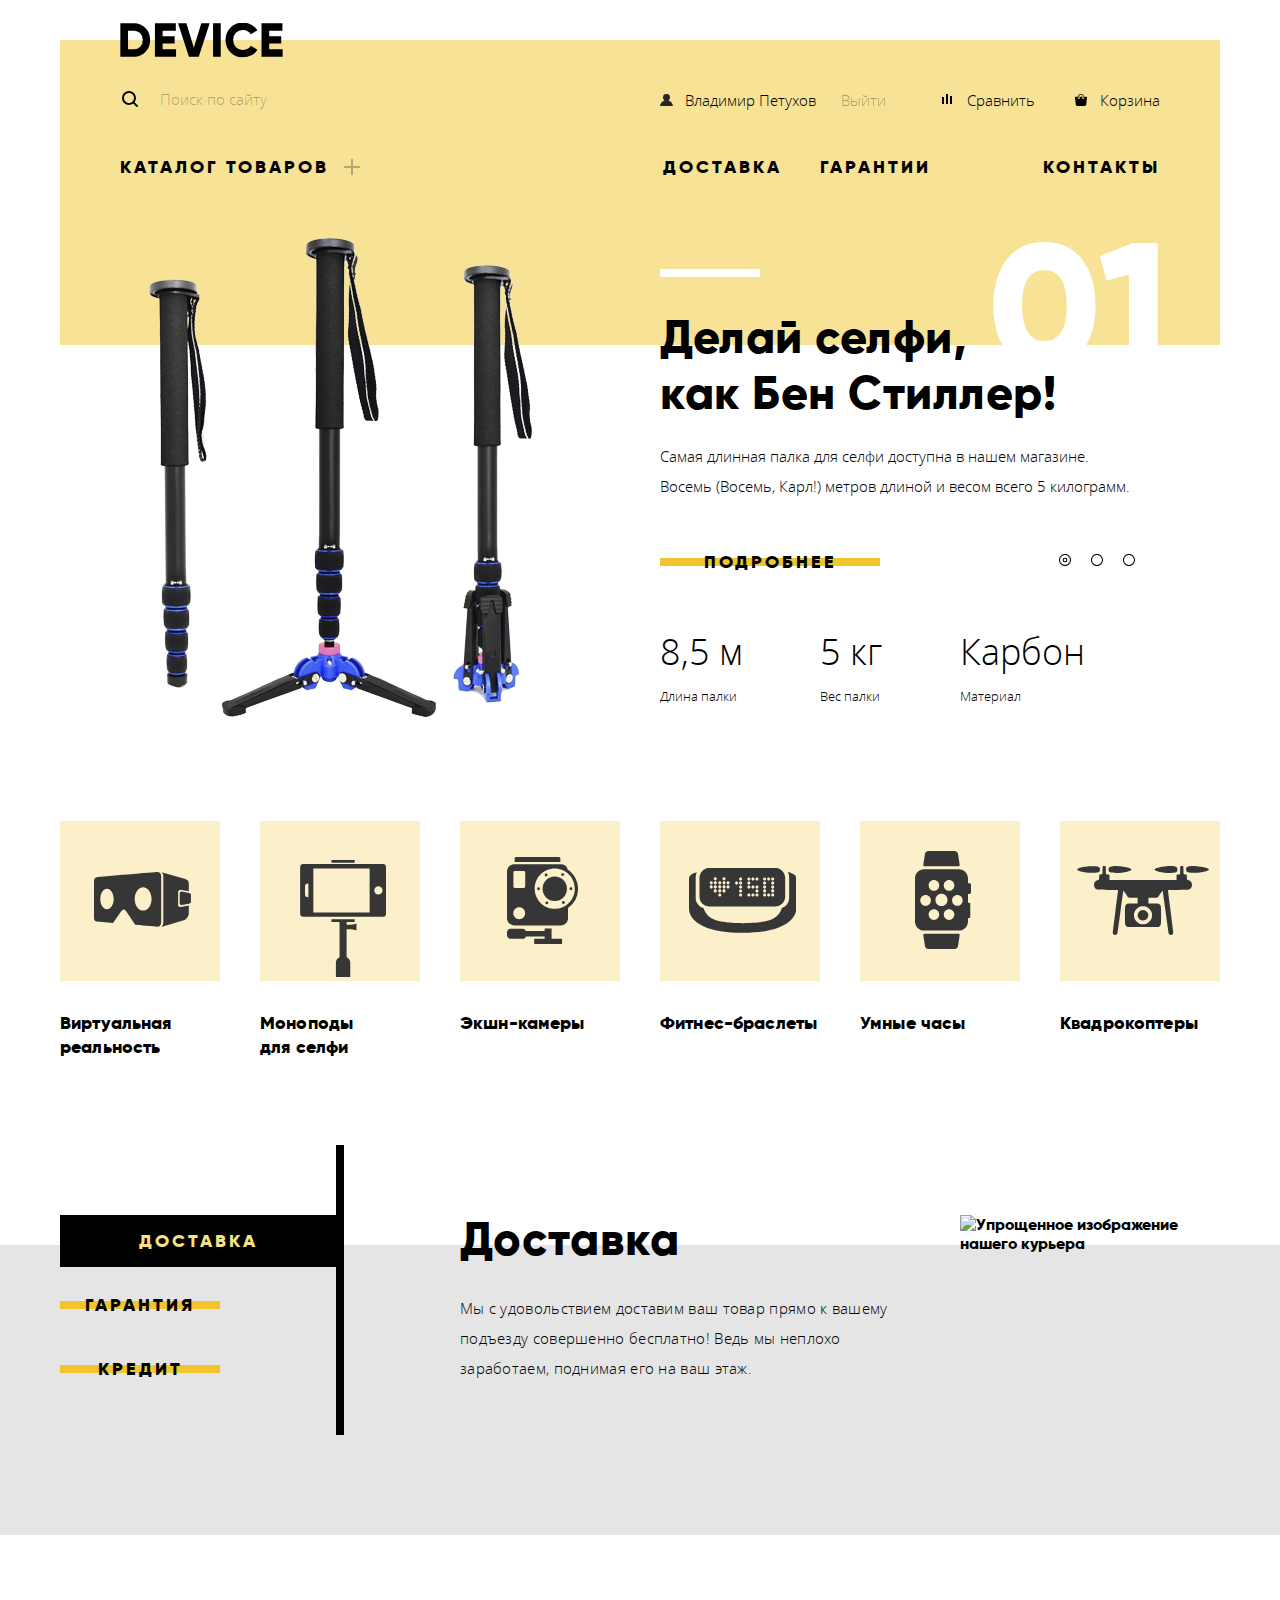
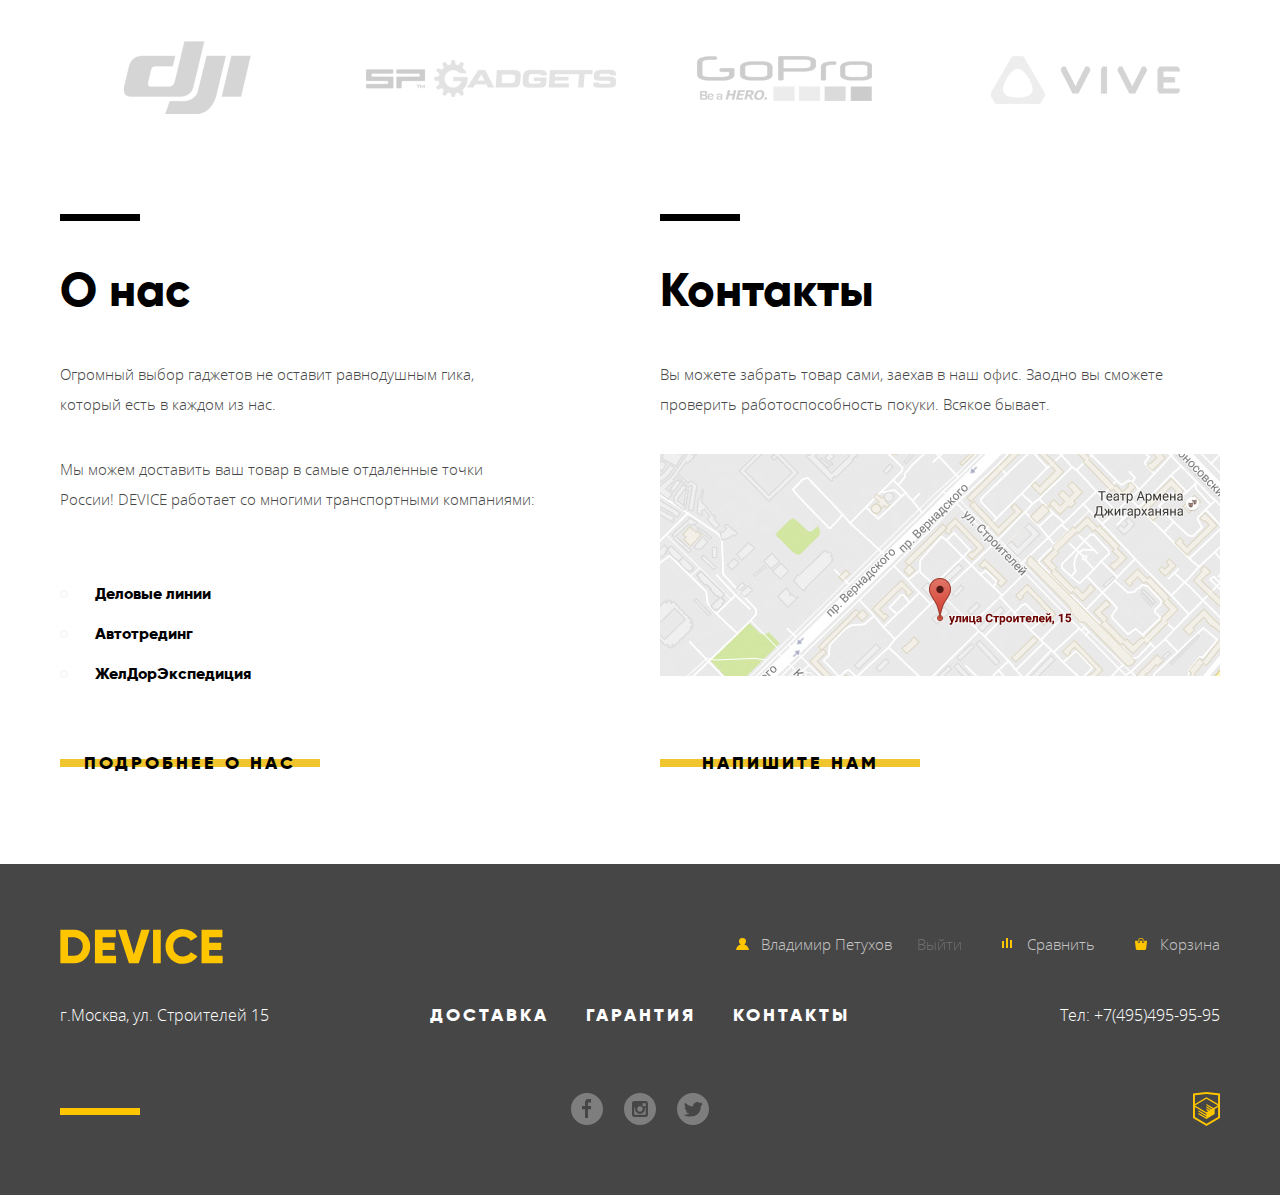
==== inner.html @ 8d938c83 "finish?" ====
<!DOCTYPE html>
<html lang="ru">
<head>
	<link rel="stylesheet" type="text/css" href="css/styles.css">
	<meta charset="utf-8">
	<title>Магазин гаджетов DEVICE</title>
</head>
<body>
<header class="header">
  <div class="wrapper">
	  <div class="header__container">
		<div class="wrapper__inner">
		  <div class="logo header__logo"><a class="logo__link" href="index.html"><img src="img/decorative/logo-device.svg" width="163" height="35" alt="Логотип компании Device"></a></div>

		  <div class="header__top">
			  <form class="header__searcher search" action="https://echo.htmlacademy.ru/" method="get">
				<label for="header-searcher" class="visually-hidden search__label">Введите текст запроса</label>			
				<input class="search__field" type="search" id="header-searcher" name="header-searcher" placeholder="Поиск по сайту">	
				<button class="search__button-search" type="submit" aria-label="Поиск по сайту">Найти</button>
			  </form>
			  <ul class="header__user-menu user-menu">
			  	<li class="user-menu__item user-menu__item--signin">
		  		<a class="user-menu__link user-menu__link--signin" href="inner.html">Владимир Петухов</a><a class="user-menu__link user-menu__link--signout" href="index.html">Выйти</a></li>
			  	<li class="user-menu__item user-menu__item--compare"><a class="user-menu__link user-menu__link--compare" href="">Сравнить</a></li>
				<li class="user-menu__item user-menu__item--cart"><a class="user-menu__link user-menu__link--cart" href="">Корзина</a></li>
			  </ul>		
		  </div>
		  <div class="header-menu">
			  <ul class="header-menu-list">
				<li class="header-menu__item header-menu__item--catalog dropdown"><a class="header-menu__link" href="">Каталог товаров</a>
				  <ul class="dropdown__menu">
					<li class="dropdown__item"><a class="dropdown__link" href="#">Виртуальная реальность</a></li>
					<li class="dropdown__item"><a class="dropdown__link" href="#">Фитнес-браслеты</a></li>
					<li class="dropdown__item"><a class="dropdown__link" href="#">Квадрокоптеры</a></li>
					<li class="dropdown__item"><a class="dropdown__link" href="monopods.html">Моноподы для селфи</a></li>
					<li class="dropdown__item"><a class="dropdown__link" href="#">Умные часы</a></li>
					<li class="dropdown__item"><a class="dropdown__link" href="#">Экшн-камеры</a></li>
				  </ul>
				</li>
				<li class="header-menu__item header-menu__item--delivery"><a class="header-menu__link" href="">Доставка</a></li>
				<li class="header-menu__item header-menu__item--warranty"><a class="header-menu__link" href="">Гарантии</a></li>
				<li class="header-menu__item header-menu__item--contacts"><a class="header-menu__link" href="">Контакты</a></li>		
			  </ul>
		  </div>
		</div>
	  </div>
  </div>
</header>
<main>
  <section class="promo">
      <h2 class="visually-hidden">Промо-слайды</h2>
    	<div class="wrapper">
      	  <div class="promo__slider slider">
			<input class="visually-hidden" type="radio" id="product-1" name="products" checked>
			<input class="visually-hidden" type="radio" id="product-2" name="products">
			<input class="visually-hidden" type="radio" id="product-3" name="products">
        	  <div class="slider__list">
          		<div class="slider__item" id="slide-1">
           		  <div class="slider__item-img">
              		<img src="img/content/slider/slider-1.png" alt="Черная селфи-палака длиной 8 метров"  width="384px" height="486px">
  				  </div>
              	  <div class="slider__item-content">
                	<h3 class="slider__item-header">Делай селфи,<br>как Бен Стиллер!</h3>
                  	<p class="slider__item-text">Самая длинная палка для селфи доступна в нашем магазине.<br>
  					Восемь (Восемь, Карл!) метров длиной и весом всего 5 килограмм.</p>
                    <a href="#" class="slider__item-btn btn">Подробнее</a>
                    <div class="slider__item-table table">
                      <p class="table__column">
                        <span class="table__value">8,5 м</span>
                        <span class="table__name">Длина палки</span>
                      </p>
			          <p class="table__column ">
			            <span class="table__value">5 кг</span>
			            <span class="table__name">Вес палки</span>
			          </p>
			          <p class="table__column ">
			            <span class="table__value">Карбон</span>
			            <span class="table__name">Материал</span>
			          </p>
                    </div>
              	  </div>
            	</div>
			    <div class="slider__item" id="slide-2">
			      <div class="slider__item-img">
			        <img src="img/content/slider/slider-2.png" alt="Мотивирующие фитнес-браслеты" width="345px" height="485px">
			  	  </div>
			      <div class="slider__item-content">
			        <h3 class="slider__item-header">Худеем<br/>правильно!</h3>
			        <p class="slider__item-text">Мотивирующие фитнес-браслеты помогут найти в себе силы не пропускать занятия и соблюдать диету.</p>
			        <a href="#" class="slider__item-btn btn">Подробнее</a>
			        <div class="slider__item-table table">
			          <p class="table__column">
			            <span class="table__value">48 часов</span>
			            <span class="table__name">Без подзарядки</span>
			          </p>
			        </div>
			      </div>
			    </div>
				<div class="slider__item" id="slide-3">
			      <div class="slider__item-img">
			        <img src="img/content/slider/slider-3.png" alt="Квадрокоптер"  width="526px" height="334px">
			  	  </div>
			      <div class="slider__item-content">
			        <h3 class="slider__item-header">Порхает как бабочка,<br>жалит как пчела!</h3>
			        <p class="slider__item-text">Этот обычный, на первый взгляд, квадрокоптер оснащён мощным лазером, замаскированным под стандартную камеру.</p>
			        <a href="#" class="slider__item-btn btn">Подробнее</a>
			        <div class="slider__item-table table">
			          <p class="table__column">
			            <span class="table__value">800 м</span>
			            <span class="table__name">Дальность полета</span>
			          </p>
			          <p class="table__column ">
			            <span class="table__value">50 м</span>
			            <span class="table__name">Радиус поражения</span>
			           </p>
			        </div>
			      </div>
			    </div>
              </div>
		      <div class="slider__controls">
		        <label for="product-1" class="slider__controls-item"></label>
		        <label for="product-2" class="slider__controls-item"></label>
		        <label for="product-3" class="slider__controls-item"></label>
		      </div>
          </div>
        </div>
  </section>
  <h1 class="visually-hidden">Интернет-магазин гаджетов Device</h1>
  <section class="assortment">
	  <h2 class="visually-hidden">Разделы каталога </h2>
		<nav class="wrapper">
		  <ul class="assortment__list"> 
			<li class="assortment__item"><a class="assortment__link assortment__link--vr" href="#">Виртуальная<br>реальность</a></li>
			<li class="assortment__item"><a class="assortment__link assortment__link--monopods" href="monopods.html">Моноподы<br>для селфи</a></li>
			<li class="assortment__item"><a class="assortment__link assortment__link--actioncams" href="#">Экшн-камеры</a></li>
			<li class="assortment__item"><a class="assortment__link assortment__link--bracelets" href="#">Фитнес-браслеты</a></li>
			<li class="assortment__item"><a class="assortment__link assortment__link--clocks" href="#">Умные часы</a></li>
			<li class="assortment__item"><a class="assortment__link assortment__link--copters" href="#">Квадрокоптеры</a></li>
		  </ul>
		</nav>
  </section>

  <section class="opportunities">
    <div class="wrapper">
      <div class="opportunities__container">
        <div class="opportunities__banners banner">
        	<input type="radio" class="visually-hidden" id="banner-1" name="banners" checked>
        	<input type="radio" class="visually-hidden" id="banner-2" name="banners" >
        	<input type="radio" class="visually-hidden" id="banner-3" name="banners" >

			
			<div class="banner__list">
			  <div class="banner__item" id="tab-1">
		          <div class="banner__content">
		            <h3 class="banner__title">Доставка</h3>
		            <p class="banner__text">Мы с удовольствием доставим ваш товар прямо к вашему подъезду совершенно бесплатно! Ведь мы неплохо заработаем, поднимая его на ваш этаж.</p>
		            </div>
		          <div class="banner__img">
		            <img src="../859969-device-24/img/decorative/delivery.svg" alt="Упрощенное изображение нашего курьера">
		          </div>
		      </div>
	          <div class="banner__item" id="tab-2">
		          <div class="banner__content">
		            <h3 class="banner__title">Гарантия</h3>
		            <p class="banner__text">Если из-за возгорания купленного у нас товара у вас сгорит дом - не переживайте, мы выдадим вам новый. Товар, не дом, конечно же.</p>
		            </div>
		          <div class="banner__img">
		            <img src="../859969-device-24/img/decorative/warranty.svg" alt="Инвентарь для ремонта">
		          </div>	
		      </div>
		      <div class="banner__item" id="tab-3">
		          <div class="banner__content">
		            <h3 class="banner__title">Кредит</h3>
		            <p class="banner__text">Залезть в долговую яму стало проще! Кредитные консультанты подберут для вас наиболее выгодные условия кредита. Выгодные для нашего банка, разумеется.</p>
		            </div>
		          <div class="banner__img">
		            <img src="../859969-device-24/img/decorative/credit.svg" alt="Кредит осилит просящий">
		          </div>	
		      </div>
			</div>
	        
	        <div class="banner__controls">
	          <label for="banner-1" class="banner__control-item btn">Доставка</label>
	          <label for="banner-2" class="banner__control-item btn">Гарантия</label>
	          <label for="banner-3" class="banner__control-item btn">Кредит</label>
	        </div>
	        
        </div>
      </div>
    </div>
  </section>
  <section class="clients">
	  <h2 class="visually-hidden">Наши клиенты</h2>
		<nav class="wrapper">
		  <ul class="clients__list">
			<li class="clients__item">
			  <a class="clients__link"  href="https://www.dji.com/ru">
				<img src="img/clients/dji_logo.png" width="260" height="100" alt="Компания DJI">
			  </a>
			</li>
			<li class="clients__item">
			  <a class="clients__link" href="www.sp-gadgets.com/">
				<img src="img/clients/spg_logo.png" width="260" height="100" alt="Компания SP Gadgets">
			  </a>
			</li>
			<li class="clients__item">
			  <a class="clients__link" href="https://gopro.com/">
				<img src="img/clients/gopro_logo.png" width="260" height="100" alt="Компания GoPro">
			  </a>
			</li>
			<li class="clients__item">
			  <a class="clients__link" href="https://www.vive.com/ru/">
				<img src="img/clients/vive_logo.png" width="260" height="100" alt="Компания Vive">
			  </a>
			</li>
		  </ul>
		</nav>
  </section>

  <section class="about">
	  <h2 class="visually-hidden">Информация про магазин DEVICE</h2>
		<div class="wrapper">
		  <div class="about__info">
			<section class="about__column">
			  <h3 class="about__title">О нас</h3>
				<p class="about__text">Огромный выбор гаджетов не оставит равнодушным гика,</br> который есть в каждом из нас.</p>
				<p class="about__text">Мы можем доставить ваш товар в самые отдаленные точки</br> России! DEVICE работает со многими транспортными компаниями:</p>
				<ul class="about__delivery delivery">
				  <li class="delivery__item"><a class="delivery__link"  href="https://www.dellin.ru/">Деловые линии</a></li>
				  <li class="delivery__item"><a class="delivery__link" href="ae5000.ru/">Автотрединг</a></li>
				  <li class="delivery__item"><a class="delivery__link"  href="https://www.jde.ru/">ЖелДорЭкспедиция</a></li>
				</ul>
				<a href="" class="about__btn btn">Подробнее о нас</a>
			</section>

			<section class="about__column">
			  <h3 class="about__title">Контакты</h3>
			  <p class="about__text">Вы можете забрать товар сами, заехав в наш офис. Заодно вы сможете проверить работоспособность покуки. Всякое бывает.</p>
				<img class="about__map" src="img/content/map.jpg" alt="Как до нас добраться">
			  <button type="button" class="about__btn btn about__btn--popup">Напишите нам</button>
			</section>					
		  </div>				
		</div>
  </section>
</main>
<footer class="footer">
  <div class="wrapper">
   	<div class="footer__container">
   	  <div class="footer__top">
		<div class="logo footer__logo"><a class="logo__link" href="index.html"><img src="img/decorative/logo-device-footer.svg" width="163" height="35" alt="Логотип компании Device"></a>
		</div>
		<ul class="footer__user-menu user-menu">
		  <li class="user-menu__item user-menu__item--signin"><a class="user-menu__link user-menu__link--signin" href="inner.html">Владимир Петухов</a><a class="user-menu__link user-menu__link--signout" href="index.html">Выйти</a></li>
		  <li class="user-menu__item user-menu__item--compare"><a class="user-menu__link user-menu__link--compare" href="">Сравнить</a></li>
		  <li class="user-menu__item user-menu__item--cart"><a class="user-menu__link user-menu__link--cart" href="">Корзина</a></li>
		</ul>
	  </div>
	  <div class="footer__middle">
		<address class="footer__address">г.Москва, ул. Строителей 15</address>
		<ul class="footer-menu">
		  <li class="footer-menu__item">
		    <a class="footer-menu__link" href="#">Доставка</a>
	      </li>
		  <li class="footer-menu__item">
			<a class="footer-menu__link" href="#">Гарантия</a>
		  </li>
		  <li class="footer-menu__item">
			<a class="footer-menu__link" href="#">Контакты</a>
		  </li>
		</ul>
		<a class="footer__tel" href="tel:+7(495)4959595">Тел: +7(495)495-95-95</a>
	  </div>
	  <div class="footer__links">
		<ul class="footer__social social">
		  <li class="social__item">
		  	<a class="social__link" href="#" aria-label="Device на Facebook">
		  	  <img src="img/links/fb.svg" alt="">
		  	</a>
		  </li>
		  <li class="social__item">
		  	<a class="social__link" href="#" aria-label="Device в Instagram">
		  	  <img src="img/links/instagram.svg" alt="">
		  	</a>
		  </li>
		  <li class="social__item">
		  	<a class="social__link" href="#" aria-label="Device в Twitter">
		      <img src="img/links/twitter.svg" alt="">
		    </a>
		  </li>
		</ul>
		<a class="footer__copyright" href="https://htmlacademy.ru/intensive/htmlcss" aria-label="Сайт разработан HTML Academy">
		  <img src="img/links/logo-html.svg">
		</a>
	  </div>
   	</div>
  </div>
</footer>
	<section class="modal modal__feedback" id="modal-feedback">
	  <h3 class="visually-hidden">Форма обратной связи</h3>
	  <button type="button" class="modal__btn-exit" tabindex="0">Закрыть</button>
		<form class="feedback__form form" action="https://echo.htmlacademy.ru/" method="post">
		  <fieldset class="form__userinfo">
			<div class="userinfo__wrapper">
			  <legend class="visually-hidden">Данные о пользователе</legend>
			  <div class="form__userinfo-item">
				<label for="username" class="form__field-title">Ваше имя:</label>
				  <input type="text" name="username" id="username" class="form__field form__field--username" placeholder="Имя Фамилия" tabindex="0">						
			  </div>
			  <div class="form__userinfo-item">
				<label for="usermail" class="form__field-title ">Ваш email:</label>
				<input type="email" name="usermail" id="usermail" class="form__field form__field--usermail" placeholder="email@example.com" tabindex="0">
			  </div>
			</div>					
		  </fieldset>
		  <fieldset class="form__usermessage">
			<legend class="visually-hidden">Что вас интересует?</legend>
			 <label for="usermessage" class="form__field-title">Текст письма:</label>
				<textarea name="usermessage" id="usermessage"  class="form__field form__field--usermessage" cols="100" rows="10" placeholder="В свободной форме" tabindex="0"></textarea>
		  </fieldset>
		  <button type="submit" class="modal__form-btn btn">Отправить</button>			
		</form>
	</section>
	<section class="modal modal__map map" id="modal-map">
	  <h3 class="visually-hidden">Как до нас добраться</h3>
		<button type="button" class="modal__btn-exit">Закрыть</button>
	</section>


<script src="https://api-maps.yandex.ru/2.1/?apikey=e65a5941-ff7f-4ba8-8c4b-619608518509&lang=ru_RU" type="text/javascript">
</script>

<script src="js/device.js"></script>

</body>
</html>
---- css/styles.css ----
@font-face {
    font-family: GilroyExtraBold;
    src: url("../fonts/gilroyextrabold.woff2") format("woff2"),
         url("../fonts/gilroyextrabold.woff") format("woff");
    font-style: normal;
    font-weight: normal;

}

@font-face {
    font-family: OpenSansLight;
    src: url("../fonts/opensanslight.woff2") format("woff2"),
         url("../fonts/opensanslight.woff") format("woff");
    font-style: normal;
    font-weight: normal;
}




body {
	margin: 0;
	padding: 0;
	background-color: #ffffff;
	font-family: GilroyExtraBold;
}

.visually-hidden {
  	position: absolute;
	  clip: rect(0 0 0 0);
	  width: 1px;
	  height: 1px;
	  margin: -1px;
}

* {
	-webkit-box-sizing: border-box;
	        box-sizing: border-box;
}

p {
	margin: 0;
}

a {
  text-decoration: none;
}

ul {
	margin: 0;
	list-style: none;
	padding-left: 0;
}


fieldset {
	border: none;
	margin: 0;
	padding: 0;
}

h1 {
	font-size: 47px;
	line-height: 48px;
	margin: 0;
}

h3 {
	margin: 0;
}

/*for ie*/
textarea {
	overflow: auto;
}

















/*для кнопки*/







.modal label {
	font-size: 18px;
	line-height: 24px;
}





/*разметка сетки*/



.wrapper {
	width: 1160px;

	margin-left: auto;
	margin-right: auto;
}


/*хедэр*/

.wrapper__inner {
	padding-left: 60px;
	padding-right: 60px;
}

.header__container {
	background-color: rgb(247,226,150);
	margin-top: 40px;

	padding-bottom: 55px;
}

.header__logo {
	height: 35px;
	-webkit-transform: translateY(-50%);
	        -ms-transform: translateY(-50%);
	    transform: translateY(-50%);


	/*убрал по пиксельперф*/
	/*margin-bottom: 18px*/
}

/*одинаковое поведение в хедере и футере, 
не стал задавать отдельно стили для эффектов на лого*/
.logo__link:hover,
.logo__link:focus {
	opacity: 0.6;
}

.logo__link:active {
	opacity: 0.3;
}



.header__top {

	/*убрал по пиксельперф*/
	margin-bottom: 30px;
	/*margin-bottom: 50px;*/
	display: -webkit-box;
	display: -ms-flexbox;
	display: flex;
	-webkit-box-pack: start;
	    -ms-flex-pack: start;
	        justify-content: start;
	-webkit-box-align: center;
	    -ms-flex-align: center;
	        align-items: center;
}

.header__searcher {
	margin-right: auto;
	display: -webkit-box;
	display: -ms-flexbox;
	display: flex;
	-webkit-box-align: center;
	    -ms-flex-align: center;
	        align-items: center;
	width: 440px;
	margin-right: 100px;
	position: relative;
}

.header__searcher::before {
	position: absolute;
	
	content: "";
	left: 2px;
	top: 16px;
	width: 20px;
	height: 16px;
	
	background-image: url(../img/interface/search.svg);
	background-repeat: no-repeat;
}


.search__field {
	width: 360px;
	/*width: 100%;*/
	padding-left: 40px; 
	border: none;
	border-bottom: 2px solid transparent;
	outline: none;
	background-color: transparent;
	height: 50px;

	font-family: OpenSansLight;
	font-size: 15px;
	line-height: 30px;
	color: #000;
}

.search__field:focus {
	border-bottom-color: #000;
}

.search__field::-webkit-input-placeholder {
	font-family: OpenSansLight;
	font-size: 15px;
	color: rgba(0,0,0,0.3);
}

.search__field:-ms-input-placeholder {
	font-family: OpenSansLight;
	font-size: 15px;
	color: rgba(0,0,0,0.3);
}

.search__field::-ms-input-placeholder {
	font-family: OpenSansLight;
	font-size: 15px;
	color: rgba(0,0,0,0.3);
}

.search__field::placeholder {
	font-family: OpenSansLight;
	font-size: 15px;
	color: rgba(0,0,0,0.3);
}


.header__searcher:hover .search__field::-webkit-input-placeholder {
	color: rgba(0,0,0,0.6);
}


.header__searcher:hover .search__field:-ms-input-placeholder {
	color: rgba(0,0,0,0.6);
}


.header__searcher:hover .search__field::-ms-input-placeholder {
	color: rgba(0,0,0,0.6);
}


.header__searcher:hover .search__field::placeholder {
	color: rgba(0,0,0,0.6);
}

.search__field:focus ~ .search__button-search {
	display: block;
}

.search__button-search {
	font-family: OpenSansLight;
/*	letter-spacing: 0;*/
	font-size: 15px;
	line-height: 30px;
	width: 85px;
	text-align: center;
	height: 49px;
	-webkit-box-sizing: border-box;
	        box-sizing: border-box;

	/*padding-left: 17px;
	padding-right: 17px;*/

	border: 2px solid #000;
	margin-left: auto;

	display: none;
}


.search__button-search:hover,
.search__button-search:focus {
	background-color: #000;
	color: #fff;
}

.search__button-search:active {
	color: rgba(255,255,255,0.3);
	display: block;
}



/*юзер меню*/

.header__user-menu {
	
	width: 500px;
	display: -webkit-box;
	display: -ms-flexbox;
	display: flex;

	-webkit-box-pack: start;

	    -ms-flex-pack: start;

	        justify-content: flex-start;
	/*-webkit-box-pack: end;
	    -ms-flex-pack: end;
	        justify-content: flex-end;*/
}

.user-menu__item + .user-menu__item {
	margin-left: 40px
}

.header__user-menu .user-menu__item--signin {
	margin-right: auto;
}

.user-menu__link {
	font-family: OpenSansLight;
	font-size: 15px;
	line-height: 30px;
	position: relative;

	/*уюрал по пиксперф*/

	padding-left: 25px;
	/*padding-left: 27px;*/
}

.user-menu__link--signout {
	opacity: 0.3;
	
}



.user-menu__link::before {
	position: absolute;
	
	content: "";
	width: 13px;
	height: 12px;
	left: 0;

	top: 50%;
	-webkit-transform: translateY(-50%);
	        -ms-transform: translateY(-50%);
	    transform: translateY(-50%);
	background-repeat: no-repeat
}

.user-menu__link--signin::before {
	background-image: url(../img/interface/user.svg);
}

.user-menu__link--compare::before {
	background-image: url(../img/interface/compare.svg);
}

.user-menu__link--cart::before {
	background-image: url(../img/interface/cart.svg);
}

.header__user-menu .user-menu__link {
	color: rgb(0,0,0);
}

.header__user-menu .user-menu__link:hover,
.header__user-menu .user-menu__link:focus {
	color: rgba(0, 0, 0, 0.6);
}

.header__user-menu .user-menu__link:active {
	color: rgba(0, 0, 0, 0.3)
}

.header__user-menu .user-menu__link:hover::before,
.header__user-menu .user-menu__link:focus::before {
	opacity: 0.6;
}

.header__user-menu .user-menu__link:active::before {
	opacity: 0.3;
}


/*блок основного меню в хэдере*/

.header-menu-list {
	display: -webkit-box;
	display: -ms-flexbox;
	display: flex;
	-webkit-box-pack: start;

	    -ms-flex-pack: start;

	        justify-content: flex-start;
	/*-webkit-box-pack: end;
	    -ms-flex-pack: end;
	        justify-content: flex-end;*/
	position: relative;

}

.header-menu__item {
	margin-left: 38px;

}

.header-menu__item--contacts{
  	margin-left: 112px;
}

.header-menu__item--catalog {
	width: 240px;

	margin-left: 0;
  	margin-right: auto;
}


.header-menu__item--catalog .header-menu__link {
	display: block;
	width: 100%;
	position: relative;
	text-align: left;
}

.header-menu__link {
	font-family: GilroyExtraBold;
	color: #000000;
	font-size: 18px;
	line-height: 24px;
	text-transform: uppercase;
	letter-spacing: 3px;
}

.header-menu__link:hover,
.header-menu__link:focus {
	color: rgba(0,0,0,0.6)
}

.header-menu__link:active {
	color: rgba(0,0,0,0.3);
}



.header-menu__item--catalog .header-menu__link::after {
	position: absolute;
	content: "";
	width: 24px;
	height: 16px;

	right: -8px;
	top: 50%;
	-webkit-transform: translateY(-50%);
	        -ms-transform: translateY(-50%);
	    transform: translateY(-50%);
	opacity: 0.3;

	background-image: url(../img/interface/plus.svg);
	background-repeat: no-repeat;

	opacity: 0.3;
}


/*дропдаун*/

.dropdown__menu {
	position: absolute;
	left: -60px;
	right: -60px;

	padding-left: 60px;
	padding-right: 440px;
	padding-top: 20px;
	padding-bottom: 30px;

	background-color: rgb(247,226,150);

	display: none;
	-webkit-box-orient: horizontal;
	-webkit-box-direction: normal;
	    -ms-flex-direction: row;
	        flex-direction: row;
	-ms-flex-wrap: wrap;
	    flex-wrap: wrap;
	-ms-flex-line-pack: justify;
	    align-content: space-between;

	z-index: 2;
}

.dropdown__item {
	width: 200px;
}

.dropdown__item:nth-child(3n+1){
  	width: 240px;
}
.dropdown__item:last-child {
  	width: 240px;
}

.dropdown:hover .dropdown__menu {
 	display: -webkit-box;
 	display: -ms-flexbox;
 	display: flex;
}


.dropdown__link  {
	text-transform: none;
	font-family: OpenSansLight;
	font-size: 15px;
	line-height: 36px;
	color: #000000;
	letter-spacing: 0px;

	display: block;
}

.dropdown__link:hover,
.dropdown__link:focus {
	color: rgba(0,0,0,0.6)
}

.dropdown__link:active {
	color: rgba(0,0,0,0.3);
}



/*слайдер с товарами*/
.promo {
 	margin-bottom: 95px;
}

.slider{
  	position: relative;
  	height: 492px;
}

.slider__list{
  	counter-reset: slides;
}

.slider__item {
	display: -webkit-box;
	display: -ms-flexbox;
	display: flex;
	-webkit-box-orient: horizontal;
	-webkit-box-direction: normal;
	    -ms-flex-direction: row;
	        flex-direction: row;
	-ms-flex-wrap: nowrap;
	    flex-wrap: nowrap;
	-webkit-box-pack: justify;
	    -ms-flex-pack: justify;
	        justify-content: space-between;
	padding-right: 60px;
	background: -webkit-linear-gradient(top, rgb(247,226,150) 0%, rgb(247,226,150) 111px,#fff 111px,#fff 100%);
	background: -o-linear-gradient(top, rgb(247,226,150) 0%, rgb(247,226,150) 111px,#fff 111px,#fff 100%);
	background: linear-gradient(to bottom, rgb(247,226,150) 0%, rgb(247,226,150) 111px,#fff 111px,#fff 100%);
	position: absolute;
	opacity: 0;
	visibility: hidden;
	left: 0;
	top: 0;
	width: 100%;
	height: 100%;
 }

.slider__item-img {
    width: 560px;
    text-align: center;
}

.slider__item-img [alt="Квадрокоптер"] {
	padding-top: 60px;
}

.slider__item-content {
    display: -webkit-box;
    display: -ms-flexbox;
    display: flex;
	-webkit-box-orient: vertical;
	-webkit-box-direction: normal;
	    -ms-flex-direction: column;
	        flex-direction: column;
    margin-top: 75px;
	width: 500px;
}

.slider__item-header {
	font-size: 47px;
	line-height: 56px;
	/*убрал по пиксельперф*/
	letter-spacing: 0.5px;
	/*letter-spacing: -1px;*/
	/*убрал по пиксельперф*/
	margin-bottom: 20px;
	/*margin-bottom: 31px;*/
    position: relative;
    z-index: 1;
}

.slider__item-header::before {
	position: absolute;
	content: "";
	width: 100px;
	height: 8px;
	background-color: rgb(255,255,255);
	left: 0;
	top: -40px;
}

.slider__item-header::after{
    position: absolute;
	font-size: 179px;
	color: rgb(255,255,255);
	/*убрал по пиксперф*/
	right: -10px;
	top: -30px;
	/*right: 0;
	top: -20px;*/
    z-index: -1;
    counter-increment: slides;
    content: "0" counter(slides);
}

.slider__item-text {
	font-family: OpenSansLight;
	font-size: 15px;
	line-height: 30px;
	/*убрал по пиксельперф*/
	margin-bottom: 35px;
    /*margin-bottom: 40px;*/
}

.slider__item-btn{
    width: 220px;
    margin-bottom: 40px;
}

.slider__item-table {
	font-family: OpenSansLight;
	letter-spacing: 0;
	display: -webkit-box;
	display: -ms-flexbox;
	display: flex;
	-webkit-box-pack: start;
	    -ms-flex-pack: start;
	        justify-content: flex-start;
}

.table__column {
	display: -webkit-box;
	display: -ms-flexbox;
	display: flex;
	-webkit-box-orient: vertical;
	-webkit-box-direction: normal;
	    -ms-flex-direction: column;
	        flex-direction: column;
    width: 160px;
}

.table__column:nth-child(2){
    width: 140px;
}

.table__name {
	font-size: 13px;
	line-height: 20px;
}

.table__value {
	font-size: 36px;
	line-height: 48px;
	/*убрал по пиксельперф*/
	margin-bottom: 10px;
}

.slider__controls{
    position: absolute;
    /*убрал по пиксельперф*/
    right: 85px;
    bottom: 160px;
  /*  right: 80px;
    bottom: 140px;*/
    display: -webkit-box;
    display: -ms-flexbox;
    display: flex;
}

.slider__controls-item{
    font-size: 0;
	width: 12px;
	height: 12px;
  	background-image: url(../img/interface/slider-button-empty.svg);
  	background-repeat: no-repeat;
}

.slider__controls-item + .slider__controls-item{
  	margin-left: 20px;
}

#product-1:checked ~ .slider__list #slide-1,
#product-2:checked ~ .slider__list #slide-2,
#product-3:checked ~ .slider__list #slide-3{
  	opacity: 1;
 	visibility: visible;

}

#product-1:checked ~ .slider__controls [for="product-1"],
#product-2:checked ~ .slider__controls [for="product-2"],
#product-3:checked ~ .slider__controls [for="product-3"] {
	background-image: url(../img/interface/slider-button2.svg);
}





/*Секция ассортимент*/

.assortment {
	margin-bottom: 84px;
}

.assortment__list {
	display: -webkit-box;
	display: -ms-flexbox;
	display: flex;
	-webkit-box-pack: justify;
	    -ms-flex-pack: justify;
	        justify-content: space-between;
}

.assortment__item {
	width: 160px;
	height: 240px;
}

.assortment__link {
	display: block;
	font-family: GilroyExtraBold;
	font-size: 18px;
	line-height: 24px;
	letter-spacing: 0.15px;
	color: #000000;
}

.assortment__link:active {
	color: rgba(0, 0, 0, 0.3);
}

.assortment__link::before {
	content: "";
	display: block;
	height: 160px;
	margin-bottom: 30px;

	background-color: rgba(247,226,150,0.5);
}

.assortment__link::after {
	content: "";
	display: block;
	height: 160px;
	margin-top: -215px;
	margin-left: 5px;

	background-position: 50% 50%;
	background-repeat: no-repeat;
}

.assortment__link--vr::after {
	margin-top: -240px;
	background-image: url(../img/main-catalog/popular-1.svg);
}

.assortment__link--monopods::after {
	margin-top: -240px;
	background-image: url(../img/main-catalog/popular-2.svg);
	background-position: 50% 95%;
}

.assortment__link--actioncams::after {
	background-image: url(../img/main-catalog/popular-3.svg);
}

.assortment__link--bracelets::after {
	background-image: url(../img/main-catalog/popular-4.svg);
}

.assortment__link--clocks::after {
	background-image: url(../img/main-catalog/popular-5.svg);
}

.assortment__link--copters::after {
	background-image: url(../img/main-catalog/popular-6.svg);
}

.assortment__link:hover::before,
.assortment__link:focus::before {
	background-color: rgba(247,226,150,1);
}

.assortment__link:active::after {
	opacity: 0.3;
}



/*блок возможностей*/

.opportunities {
	background: -webkit-linear-gradient(top, transparent 0%, transparent 100px,#e5e5e5 100px,#e5e5e5 100%);
	background: -o-linear-gradient(top, transparent 0%, transparent 100px,#e5e5e5 100px,#e5e5e5 100%);
	background: linear-gradient(to bottom, transparent 0%, transparent 100px,#e5e5e5 100px,#e5e5e5 100%);
	height: 390px;
	margin-bottom: 94px;
}

.banner__item {
	display: -webkit-box;
	display: -ms-flexbox;
	display: flex;
	width: 760px;
	-webkit-box-orient: horizontal;
	-webkit-box-direction: normal;
	    -ms-flex-direction: row;
	        flex-direction: row;
	-ms-flex-wrap: nowrap;
	    flex-wrap: nowrap;
	-webkit-box-pack: justify;
	    -ms-flex-pack: justify;
	        justify-content: space-between;
	margin-top: 70px;

	position: absolute;
	opacity: 0;
	visibility: hidden;
}

#banner-1:checked ~ .banner__list #tab-1,
#banner-2:checked ~ .banner__list #tab-2,
#banner-3:checked ~ .banner__list #tab-3{
	position: relative;
  	opacity: 1;
 	visibility: visible;

 	-webkit-transition: all ease-in-out 0.5s;

 	-o-transition: all ease-in-out 0.5s;

 	transition: all ease-in-out 0.5s;
}




.banner__title {
	font-size: 47px;
	line-height: 48px;
	letter-spacing: 1px;

	margin-bottom: 30px;
}

.banner__text {
	font-family: OpenSansLight;
	font-size: 15px;
	line-height: 30px;
	letter-spacing: 0.3px;

	width: 440px;

	margin-bottom: 120px;
}

.banner__img {
	width: 260px;
	height: 180px;
	display: -webkit-box;
	display: -ms-flexbox;
	display: flex;
	-ms-flex-pack: distribute;
	    justify-content: space-around;

}

.banner {
	position: relative;
	height: 390px;
	display: -webkit-box;
	display: -ms-flexbox;
	display: flex;
	-webkit-box-pack: end;
	    -ms-flex-pack: end;
	        justify-content: flex-end;
}

.banner__controls {
	position: absolute;
	left: 0;
	/*убрал по пиксельперф*/
	/*top: 10px;*/
	width: 284px;
	border-right: 8px solid #000;
	padding-top: 70px;
	padding-bottom: 40px;
}

.banner__control-item {
	cursor: pointer;
	width: 160px;
}


.banner__control-item + .banner__control-item {
	margin-top: 12px;
}



#banner-1:checked ~ .banner__controls [for="banner-1"],
#banner-2:checked ~ .banner__controls [for="banner-2"],
#banner-3:checked ~ .banner__controls [for="banner-3"] {
	color: #f7e184;
	width: 100%;

}

#banner-1:checked ~ .banner__controls [for="banner-1"]:after,
#banner-2:checked ~ .banner__controls [for="banner-2"]:after,
#banner-3:checked ~ .banner__controls [for="banner-3"]:after {
	background-color: black;
	height: 100%;

}



/*Блок клиенты*/
.clients__list {
	height: 100px;
	/*убрал по пиксельперф*/
	margin-bottom: 85px;
	/*margin-bottom: 93px;*/

	display: -webkit-box;

	display: -ms-flexbox;

	display: flex;
	-webkit-box-pack: justify;
	    -ms-flex-pack: justify;
	        justify-content: space-between;
}

.clients__link {
	-webkit-filter: grayscale(100%) opacity(20%);
	        filter: grayscale(100%) opacity(20%)
}

.clients__link:hover {
	-webkit-filter: none;
	        filter: none;
	-webkit-transition: all ease-in-out 0.3s;
	-o-transition: all ease-in-out 0.3s;
	transition: all ease-in-out 0.3s;
}



/*блок о компании*/

.about {
	margin-bottom: 75px;
}

.about__info {
	display: -webkit-box;
	display: -ms-flexbox;
	display: flex;
/*	убрал по пиксельперф*/
	/*margin: 0 20px;*/
	/*убрал по пиксельперф*/
	-webkit-box-pack: justify;
	    -ms-flex-pack: justify;
	        justify-content: space-between;
}

.about__title {
	font-family: GilroyExtraBold;
	font-size: 47px;
	line-height: 48px;
	color: rgb(0,0,0);

	/*убрал по пиксельперф*/
	margin-bottom: 45px;

	/*margin-bottom: 50px;*/
}

.about__title::before {
	display: block;
	content: "";
	width: 80px;
	height: 7px;
	background-color: rgb(0,0,0);

	margin-bottom: 45px;
}

.about__text {
	font-family: OpenSansLight;
	font-size: 15px;
	line-height: 30px;
	color: #464646;

	margin-bottom: 35px;
}

.about__column {
	width: 560px;
	min-height: 575px;
	position: relative;
}

.about__delivery {
	margin-top: 60px;
}

.delivery__link {
	color: #000000;
	font-size: 16px;
	line-height: 40px;

	padding-left: 35px;
	position: relative;
}

.delivery__link::before {
	position: absolute;
	content: "";
	width: 4px;
	height: 4px;
	border: 2px solid #e5e5e5;
	border-radius: 50% 50%;

	opacity: 0.3;
	left: 0;
	top: 50%;
	-webkit-transform: translateY(-50%);
	        -ms-transform: translateY(-50%);
	    transform: translateY(-50%);
}

.about__map {
	cursor: pointer;
}


.delivery__link:active {
	color: rgba(0, 0, 0, 0.3);
}

.about__btn {
	/*вынужден использовать !important для того, чтобы спозиционировать кнопку, для которой прописаны общие стили,
	в самом низу блока только для данного раздела, в других разделах она должна оставаться в потоке*/
	position: absolute !important;
	bottom: 0;
	width: 260px;
}

/*Блок футер*/
.footer {
	background-color: #464646;
}

.footer__container {
/*	убрал по пиксельперф*/
	padding: 65px 0px;
	/*padding: 65px 20px;*/
}


/*верхний подблок в футере*/
.footer__top {
	display: -webkit-box;
	display: -ms-flexbox;
	display: flex;
	-webkit-box-pack: justify;
	    -ms-flex-pack: justify;
	        justify-content: space-between;

/*	убрал по пиксельперф*/
	margin-bottom: 35px;
	/*margin-bottom: 40px;*/
}

.footer__logo {
	width: 200px;
}

.footer__user-menu {
	/*width: 360px;*/
	display: -webkit-box;
	display: -ms-flexbox;
	display: flex;
	-webkit-box-pack: end;
	    -ms-flex-pack: end;
	        justify-content: flex-end;
}


.footer__user-menu .user-menu__link {
	color: rgba(255, 255, 255, 0.7);
}

.footer__user-menu .user-menu__link:hover,
.footer__user-menu .user-menu__link:focus {
	color: rgb(255,255,255);
}

.footer__user-menu .user-menu__link:active {
	color: rgba(255, 255, 255, 0.3);
}

.footer__user-menu .user-menu__link--signin::before {
	background-image: url(../img/interface/footer-user.svg);
}

.footer__user-menu .user-menu__link--compare::before {
	background-image: url(../img/interface/footer-compare.svg);
}

.footer__user-menu .user-menu__link--cart::before {
	background-image: url(../img/interface/footer-cart.svg);
}
.footer__user-menu .user-menu__link:hover::before,
.footer__user-menu .user-menu__link:focus::before {
	opacity: 0.6;
}

.footer__user-menu .user-menu__link:active::before {
	opacity: 0.3;
}



/*средний подблок футера с меню*/
.footer__middle {
	display: -webkit-box;
	display: -ms-flexbox;
	display: flex;
	-webkit-box-pack: justify;
	    -ms-flex-pack: justify;
	        justify-content: space-between;
	-webkit-box-align: center;
	    -ms-flex-align: center;
	        align-items: center;
/*	убрал по пиксельперф*/
	margin-bottom: 65px;
	/*margin-bottom: 70px;*/
}

.footer__address {
	font-style: normal;
	font-family: OpenSansLight;
	color: #ffffff;

	width: 210px;
}

.footer-menu {
/*	убрал по пиксельперф*/
	width: 420px;
	/*width: 440px;*/

	display: -webkit-box;

	display: -ms-flexbox;

	display: flex;
	-webkit-box-pack: justify;
	    -ms-flex-pack: justify;
	        justify-content: space-between;
}

.footer-menu__link {
	color: #ffffff;
	font-family: GilroyExtraBold;
	font-size: 18px;
	line-height: 24px;
	text-transform: uppercase;
	letter-spacing: 3px;
}

.footer-menu__link:hover,
.footer-menu__link:focus {
	color: rgba(255, 255, 255, 0.6);
}

.footer-menu__link:active {
	color: rgba(255, 255, 255, 0.3);
}

.footer__tel {
	font-style: normal;
	font-family: OpenSansLight;
	color: #ffffff;

	width: 210px;
	text-align: right;
}

/*нижний подблок футера с ссылками*/
.footer__links {
	display: -webkit-box;
	display: -ms-flexbox;
	display: flex;
	-webkit-box-pack: justify;
	    -ms-flex-pack: justify;
	        justify-content: space-between;
	-webkit-box-align: center;
	    -ms-flex-align: center;
	        align-items: center;
}

.footer__links::before {
	display: block;
	content: "";
	width: 80px;
	height: 7px;
	background-color: rgb(255,198,0);
}

.footer__social {
	width: 160px;
	display: -webkit-box;
	display: -ms-flexbox;
	display: flex;
	-ms-flex-pack: distribute;
	    justify-content: space-around;
}


.footer__copyright {
	width: 80px;
	text-align: right;
}

.social__link {
	opacity: 0.3;
}

.social__link:active {
	opacity: 0.1;
}

.social__link:hover,
.social__link:focus {
	opacity: 0.6;
}


.footer__copyright:hover,
.footer__copyright:focus {
	opacity: 0.6;
}

.footer__copyright:active {
	opacity: 0.3;
}






/*для страницы моноподс*/

.page-title {
	/*убрал по пиксперф*/
	margin-top: 30px;
	/*margin-top: 44px;*/
	margin-bottom: 25px;
	/*margin-bottom: 44px;*/
	/*добавил*/
	letter-spacing: 0.5px;

}

/*Хлебные крошки*/

.breadcrumbs {
	/*убрал по пиксперф*/
	margin-bottom: 45px;
	/*margin-bottom: 50px;*/
}

/*разметка декоративные элементы для хлебных крошек*/

.breadcrumbs__item {
	display: inline-block;
	/*убрал по пиксперф*/
	padding-right: 30px;
	/*padding-right: 18px;*/
	position: relative;

	/*добавил*/
	padding-left: 10px;
}

.breadcrumbs__item:first-child {
	padding-left: 0px;
}

.breadcrumbs__item:not(.breadcrumbs__current)::before {
	position: absolute;
	content: "";
	width: 4px;
	height: 7px;
	/*убрал по пиксперф*/
	right: 5px;
	/*right: 8px;*/
	top: 50%;
	-webkit-transform: translateY(-50%);
	        -ms-transform: translateY(-50%);
	    transform: translateY(-50%);
	background-image: url(../img/interface/nav-arrow.svg);
	background-repeat: no-repeat;
	background-position: 50% 50%;
}


.breadcrumbs__link,
.breadcrumbs__current {
	font-family: OpenSansLight;
	font-size: 14px;
	line-height: 24px;

	color: rgba(0, 0, 0, 0.3)
}

.breadcrumbs__link:hover,
.breadcrumbs__link:focus {
	color: rgba(0, 0, 0, 0.6)
}

.breadcrumbs__link:active {
	color: rgba(0, 0, 0, 0.1)
}


/*Блок каталога*/

.container {
	display: -webkit-box;
	display: -ms-flexbox;
	display: flex;
}

.catalog__top {
	height: 70px;
	background: -webkit-gradient(linear, left top, right top, from(#d9d9d9),color-stop(50%, #d9d9d9),color-stop(50%, #ebebeb),to(#ebebeb));
	background: -webkit-linear-gradient(left, #d9d9d9 0%,#d9d9d9 50%,#ebebeb 50%,#ebebeb 100%);
	background: -o-linear-gradient(left, #d9d9d9 0%,#d9d9d9 50%,#ebebeb 50%,#ebebeb 100%);
	background: linear-gradient(to right, #d9d9d9 0%,#d9d9d9 50%,#ebebeb 50%,#ebebeb 100%);
}

.catalog__top-left {
	-webkit-box-sizing: border-box;
	        box-sizing: border-box;
	width: 330px;
	background-color: #d9d9d9;
	position: relative;
}

.top-left__title {
	position: absolute;
	top: 50%;
	-webkit-transform: translateY(-50%);
	        -ms-transform: translateY(-50%);
	    transform: translateY(-50%);
	margin-left: 60px;
	text-transform: uppercase;
	font-size: 16px;
	line-height: 24px;
	letter-spacing: 3px;
}

.catalog__top-right {
	height: 70px;
	width: 830px;
	background-color: #ebebeb;

	padding-left: 70px;
	display: -webkit-box;
	display: -ms-flexbox;
	display: flex;
	-webkit-box-align: center;
	    -ms-flex-align: center;
	        align-items: center;
}

.top-right__title {
	display: inline-block;
	width: 160px;
	text-transform: uppercase;
	font-size: 16px;
	line-height: 24px;
	letter-spacing: 3px;
}

.catalog__sorting {
	width: 560px;
	margin-left: auto;
	display: -webkit-inline-box;
	display: -ms-inline-flexbox;
	display: inline-flex;
	-webkit-box-pack: justify;
	    -ms-flex-pack: justify;
	        justify-content: space-between;
}

.sorting__criterion {
	width: 320px;
}


.criterion__name {
	margin-right: 32px;
}

.criterion__name:last-child {
	margin-right: 0;
}


.sorting__direction {
	margin-left: auto;
}

.direction__label + .direction__label {
	margin-left: 18px;
}

.direction__label {
	opacity: 0.3;
}

.direction__label:hover {
	opacity: 0.6;
}

#to-bottom:checked ~ .direction__label[for="to-bottom"],
#to-top:checked ~ .direction__label[for="to-top"] {
	opacity: 1;
}

.filter__submit {
	width: 200px;
}

.criterion__name {
	font-family: OpenSansLight;
	font-size: 14px;
	line-height: 18px; 
	opacity: 0.3;
}

.criterion__name:hover {
	opacity: 0.6;
}

#sorting-price:checked ~ .criterion__name[for="sorting-price"],
#sorting-type:checked ~ .criterion__name[for="sorting-type"],
#sorting-popular:checked ~ .criterion__name[for="sorting-popular"] {
	opacity: 1;
}


.filter__color-list,
.filter__bluetooth-list {
	font-family: OpenSansLight;
	font-size: 14px;
	line-height: 40px;
}





/*описываю чекбоксы*/


.filter__fieldset {
	margin-bottom: 35px;
}

.checkbox__label {
	position: relative;
	padding-left: 39px;
	cursor: pointer;
	display: block;
}

.checkbox__label::before {
	position: absolute;
	content: "";
	width: 25px;
	height: 23px;
	left: -1px;
	top: 50%;
	-webkit-transform: translateY(-50%);
	        -ms-transform: translateY(-50%);
	    transform: translateY(-50%);
	background-image: url(../img/interface/checkbox-off.svg);
	background-repeat: no-repeat;
}

.filter__input:hover + .filter__label::before,
.filter__input:focus + .filter__label::before {
	opacity: 0.6;
}

.filter__input:disabled + .filter__label,
.filter__input:disabled + .filter__label::before,
.filter__input:disabled:active + .filter__label,
.filter__input:disabled:active + .filter__label::before {
	opacity: 0.3;
}

.filter__input:active + .filter__label,
.filter__input:active + .filter__label::before {
	opacity: 1;
}


.filter__input--checkbox:checked + .checkbox__label::before,
.filter__input--checkbox:active + .checkbox__label::before  {
	background-image: url(../img/interface/checkbox-on.svg);
}



.radio__label {
	position: relative;
	padding-left: 39px;
	cursor: pointer;
	display: block;
}

.radio__label::before {
	position: absolute;
	content: "";
	width: 26px;
	height: 26px;
	left: -1px;
	top: 50%;
	-webkit-transform: translateY(-50%);
	        -ms-transform: translateY(-50%);
	    transform: translateY(-50%);
	background-image: url(../img/interface/radio-off.svg);
	background-repeat: no-repeat;
}

.filter__input--radio:checked + .radio__label::before,
.filter__input--radio:active + .radio__label::before {
	background-image: url(../img/interface/radio-on.svg);
}



/*ползунки стоимости*/
.range__price {
	display: inline-block;
	font-family: OpenSansLight;
	font-size: 14px;
	line-height: 24px;
	color: rgba(0, 0, 0, 0.2);
	cursor: pointer;
	vertical-align: top;
}

.price__value {
	font-family: OpenSansLight;
	font-size: 14px;
	line-height: 24px;
	color: rgba(0, 0, 0, 0.2);
	background-color: transparent;
	border: 0;
	width: 50px;
}



.range__scale {
	position: relative;

  	height: 2px;

  	background-color: rgb(219,219,219);

  	margin-bottom: 10px;
}

.scale__bar {
	width: 80%;
  	height: 2px;

  	background-color: rgb(145,201,47);
}

.controls__toggle {
	position: absolute;
	top: -12px;
	  
	width: 5px;
	height: 5px;
	-webkit-box-sizing: content-box;
	        box-sizing: content-box;

	background-color: rgb(171,171,171);
	border: 10px solid #fff;
	border-radius: 50%;
	-webkit-box-shadow: 0 2px 1px 0 rgba(0, 1, 1, 0.2);
	        box-shadow: 0 2px 1px 0 rgba(0, 1, 1, 0.2);
	cursor: pointer;
}

.controls__toggle:active {
	top: -13px;
	border: 12px solid #fff;
}

.controls__toggle--min {
	left: 0;
}

.controls__toggle--max {
	left: 80%;
}


.catalog__main {
	background: -webkit-gradient(linear, left top, right top, from(#eee),color-stop(50%, #eee),color-stop(50%, #fff),to(#fff));
	background: -webkit-linear-gradient(left, #eee 0%,#eee 50%,#fff 50%,#fff 100%);
	background: -o-linear-gradient(left, #eee 0%,#eee 50%,#fff 50%,#fff 100%);
	background: linear-gradient(to right, #eee 0%,#eee 50%,#fff 50%,#fff 100%);
}

.catalog__filter {
	padding: 70px;
	padding-left: 60px;
	width: 330px;
	-webkit-box-ordinal-group: 1;
	    -ms-flex-order: 0;
	        order: 0;
}


.filter__legend {
	display: block;
	/*по пиксперф*/
	padding-top: 10px;
	/*padding-top: 20px;*/
	border-top: 2px solid #000000;
	width: 200px;
	/*Добавляю по пиесперф*/
	margin-bottom: 25px;
}












.catalog__showcase {
	background-color: #fff;
	width: 830px;
	-webkit-box-ordinal-group: 2;
	    -ms-flex-order: 1;
	        order: 1;


	display: -webkit-box;


	display: -ms-flexbox;


	display: flex;
	-webkit-box-orient: vertical;
	-webkit-box-direction: normal;
	    -ms-flex-direction: column;
	        flex-direction: column;
	-webkit-box-align: end;
	    -ms-flex-align: end;
	        align-items: flex-end;
}

.catalog__list {
	margin-left: auto;
	width: 760px;
	margin-bottom: 40px;

	/*добавляю*/
	padding-top: 70px;

	display: -webkit-box;

	display: -ms-flexbox;

	display: flex;
	-webkit-box-pack: justify;
	    -ms-flex-pack: justify;
	        justify-content: space-between;
	-ms-flex-wrap: wrap;
	    flex-wrap: wrap;
	-ms-flex-line-pack: justify;
	    align-content: space-between; 
}

.catalog__item {
	width: 360px;
	height: 460px;
	/*удаляю*/
	/*margin-top: 70px;*/
	/*добавляю*/
	margin-bottom: 50px;
	position: relative;
}


.catalog__item-image {
	/*изменяю по пиксперф*/
	margin-bottom: 30px;
	/*margin-bottom: 40px;*/
	width: 360px;
	height: 380px;
}


.catalog__item--new::before {
	position: absolute;
	content: "new";
	top: 29px;
	right: 27px;

	width: 60px;
	border: 2px solid rgb(214,214,214);
	border-radius: 50%;
	background-color: transparent;

	font-family: GilroyExtraBold;
	color: rgb(190,190,190);
	font-size: 14px;
	line-height: 24px;
	text-transform: uppercase;
	text-align: center;
	padding-top: 20px;
	padding-bottom: 20px;
}


.catalog__item-image--hovered {
	display: none;

	position: absolute;
	top: 0;
	left: 0;
	width: 360px;
	height: 380px;
	-webkit-box-align: center;
	    -ms-flex-align: center;
	        align-items: center;
	-ms-flex-wrap: wrap;
	    flex-wrap: wrap;
	-ms-flex-line-pack: center;
	    align-content: center;
}

/*.catalog__item-image--hovered::after {
	position: absolute;
	top: 0;
	left: 0;
	width: 360px;
	height: 380px;
	background-color: red;
}
*/


.catalog__item-campare {
	font-family: OpenSansLight;
	font-size: 13px;
	line-height: 36px;
	width: 100%;
	opacity: 0.5;


	outline: none;
}

.catalog__item-campare:hover {
	opacity: 1;
}

.catalog__item-campare:active {
	opacity: 0.2;
}

.catalog__item-cart {
	width: 200px;
	left: 50%;
	-webkit-transform: translateX(-50%);
	        -ms-transform: translateX(-50%);
	    transform: translateX(-50%);
}

.catalog__item:hover .catalog__item-image--hovered {
	display: -webkit-box;
	display: -ms-flexbox;
	display: flex;
}

.catalog__item:hover .catalog__item-image {
	opacity: 0.7;
}

.catalog__item-info {
	display: -webkit-box;
	display: -ms-flexbox;
	display: flex;
	-webkit-box-pack: justify;
	    -ms-flex-pack: justify;
	        justify-content: space-between;
	-webkit-box-align: start;
	    -ms-flex-align: start;
	        align-items: flex-start;
}

.catalog__item-title {
	width: 260px;
}

.catalog__item-name {
	font-size: 18px;
	line-height: 24px;
	color: #000000;
}

.catalog__item-price {
	font-family: OpenSansLight;
	font-size: 16px;
	line-height: 24px;
}


/*блок пагинации*/

.pagination {
	margin-left: auto;
	margin-top: -60px;
	width: 760px;
	height: 70px;
	background-color: rgb(235, 235, 235);


	display: -webkit-box;


	display: -ms-flexbox;


	display: flex;
	-webkit-box-pack: justify;
	    -ms-flex-pack: justify;
	        justify-content: space-between;
	-webkit-box-align: center;
	    -ms-flex-align: center;
	        align-items: center;
	margin-bottom: 77px;
}

.pagination__nav--back {
	margin-right: auto;
}

.pagination__nav--forward {
	margin-left: auto;
}

.pagination__item + .pagination__item {
	margin-left: 11px;
}

.pagination__link {
	text-transform: uppercase;
	letter-spacing: 3px;
	cursor: pointer;
	line-height: 70px;
	font-size: 16px;
	color: rgba(0, 0, 0, 0.3);
	display: block;
	text-align: center;
}
.pagination__link--number {
	padding-left: 10px;
	padding-right: 10px;
}

.pagination__link--nav {
	width: 136px;
	color: #000;
}

.pagination__link--nav:hover,
.pagination__link--nav:focus {
	background-color: #d9d9d9
}

.pagination__link--nav:active {
	background-color: #d9d9d9;
	color: rgba(0, 0, 0, 0.3);
}

.pagination__link--number:hover,
.pagination__link--number:focus {
	color: rgba(0, 0, 0, 0.6);
}

.pagination__link--number:active,
.pagination__link--current {
	color: #000;
}









/*Стилизация кнопок*/

button {
	/*сбросил стили*/
	padding: 0;
	border: none;
	font: inherit;
	color: inherit;
	background-color: transparent;
	cursor: pointer;
	outline: none;
}

.btn {
	display: block;

	font-family: GilroyExtraBold;
	text-transform: uppercase;
	font-size: 18px;
	line-height: 24px;
	letter-spacing: 3px;
	color: rgb(0, 0, 0);
	text-align: center;

	
	padding-top: 14px;
	padding-bottom: 14px;

	position: relative;
	z-index: 0;

	cursor: pointer;
}

.btn:active {
	color: rgba(0, 0, 0, 0.3);
}

.btn::after {
	position: absolute;
	
	content: "";
	height: 8px;
	width: 100%;
	background-color: rgb(240, 197, 46);

	top: 50%;
	left: 0;
	-webkit-transform: translateY(-50%);
	        -ms-transform: translateY(-50%);
	    transform: translateY(-50%);

	z-index: -1;

	-webkit-transition: all ease-in-out 0.3s;

	-o-transition: all ease-in-out 0.3s;

	transition: all ease-in-out 0.3s;
}

.btn:hover::after,
.btn:focus::after {
	height: 100%;
}





.modal {
	z-index: 5;
	-webkit-box-shadow: 0 0 30px rgba(0,0,0,0.5);
	        box-shadow: 0 0 30px rgba(0,0,0,0.5);
	position: fixed;
	background-color: white;
	width: 960px;
	left: 50%;
	top: 100px;
	margin-left: -480px;

	display: none;

	
}

.modal__btn-exit {
	position: absolute;
	content: "";
	width: 55px;
	height: 55px;
	border-radius: 50%;
	background-color: rgba(247,226,150,0.5);
	font-size: 0;
	right: 22px;
	top: 22px;

	z-index: 20;
}

.modal__btn-exit::before,
.modal__btn-exit::after {
	position: absolute;
	
	content: "";
	width: 25px;
	height: 2px;
	background-color: rgb(255,255,255);
	top: 50%;
	-webkit-transform: translateY(-50%);
	        -ms-transform: translateY(-50%);
	    transform: translateY(-50%);
	right: 15px;
}

.modal__btn-exit::before {
	-webkit-transform: rotate(45deg);
	        -ms-transform: rotate(45deg);
	    transform: rotate(45deg);
}

.modal__btn-exit::after {
	-webkit-transform: rotate(-45deg);
	        -ms-transform: rotate(-45deg);
	    transform: rotate(-45deg);
}

.modal__btn-exit:hover {
	background-color: rgb(247,226,150);
}

.modal__btn-exit:active {
	background-color: rgba(247,226,150,0.3);
}

.modal__feedback {
	padding-left: 100px;
	padding-top: 95px;
	padding-right: 100px;
	padding-bottom: 70px;

}

.userinfo__wrapper {
	display: -webkit-box;
	display: -ms-flexbox;
	display: flex;
	-webkit-box-pack: justify;
	    -ms-flex-pack: space-between;
	        justify-content: space-between;
	margin-bottom: 35px;
}



.form__field-title {
	display: block;
	margin-bottom: 7px;

}

.form__field {
	border: 0;
	width: 360px;
	height: 50px;
	background-color: rgba(4, 6, 6, 0.2);
	color: rgba(70, 70, 70, 0.4);
	font-family: OpenSansLight;
	font-size: 14px;
	line-height: 18px;
	padding-left: 20px;

	outline: none;

}

/*это правило из-за ie*/
.form__field--username {
	margin-right: 40px;
}


.form__field:focus {
	-webkit-box-shadow: inset 0px 0px 0px 3px rgba(240,197,46,1);
	        box-shadow: inset 0px 0px 0px 3px rgba(240,197,46,1);
}

.form__field:invalid {
	background-color: #f6dada;
	-webkit-box-shadow: none;
	        box-shadow: none;
}

.form__field--usermessage {
	width: 100%;
	min-height: 155px;
	padding-left: 20px;
	padding-top: 18px;
	margin-right: auto;
}

.form__usermessage {
	margin-bottom: 40px;
}

.modal__form-btn {
	width: 200px;
}


.modal__map {
	width: 960px;
	height: 560px;
}

.modal--show {
	display: block;
	-webkit-animation: fadeIn 0.8s;
	        animation: fadeIn 0.8s;
}

.modal--close {
	display: none;
}

.field-invalid {
	background-color: #f6dada;
	-webkit-box-shadow: none;
	        box-shadow: none;
	-webkit-animation: pulse 0.6s;
	        animation: pulse 0.6s;
}

.modal--error {
	-webkit-animation: shake 0.6s;
	        animation: shake 0.6s;
}


@-webkit-keyframes fadeIn {
  0% {
  	-webkit-transform: scale(0.2);
  	        transform: scale(0.2);
    opacity: 0;
  }

 25% {
    opacity: 0.3;
  }

 50% {
    opacity: 0.5;
  }

  75% {
    opacity: 0.8;
  }

  100% {
  	-webkit-transform: scale(1);
  	        transform: scale(1);
    opacity: 1;
  }
}


@keyframes fadeIn {
  0% {
  	-webkit-transform: scale(0.2);
  	        transform: scale(0.2);
    opacity: 0;
  }

 25% {
    opacity: 0.3;
  }

 50% {
    opacity: 0.5;
  }

  75% {
    opacity: 0.8;
  }

  100% {
  	-webkit-transform: scale(1);
  	        transform: scale(1);
    opacity: 1;
  }
}


@-webkit-keyframes pulse {
	0% {
		opacity: 0;
	}

	20% {
		opacity: 1;
	}

	40% {
		opacity: 0.5;
		}

	60% {
		opacity: 1;
		}

	80% {
		opacity: 0.5;
		}
	100% {
		opacity: 1;
	}

}


@keyframes pulse {
	0% {
		opacity: 0;
	}

	20% {
		opacity: 1;
	}

	40% {
		opacity: 0.5;
		}

	60% {
		opacity: 1;
		}

	80% {
		opacity: 0.5;
		}
	100% {
		opacity: 1;
	}

}


@-webkit-keyframes shake {
  0%,
  100% {
    -webkit-transform: translateX(0);
            transform: translateX(0);
  }

  10%,
  30%,
  50%,
  70%,
  90% {
    -webkit-transform: translateX(-5px);
            transform: translateX(-5px);
  }

  20%,
  40%,
  60%,
  80% {
    -webkit-transform: translateX(5px);
            transform: translateX(5px);
  }
}


@keyframes shake {
  0%,
  100% {
    -webkit-transform: translateX(0);
            transform: translateX(0);
  }

  10%,
  30%,
  50%,
  70%,
  90% {
    -webkit-transform: translateX(-5px);
            transform: translateX(-5px);
  }

  20%,
  40%,
  60%,
  80% {
    -webkit-transform: translateX(5px);
            transform: translateX(5px);
  }
}}
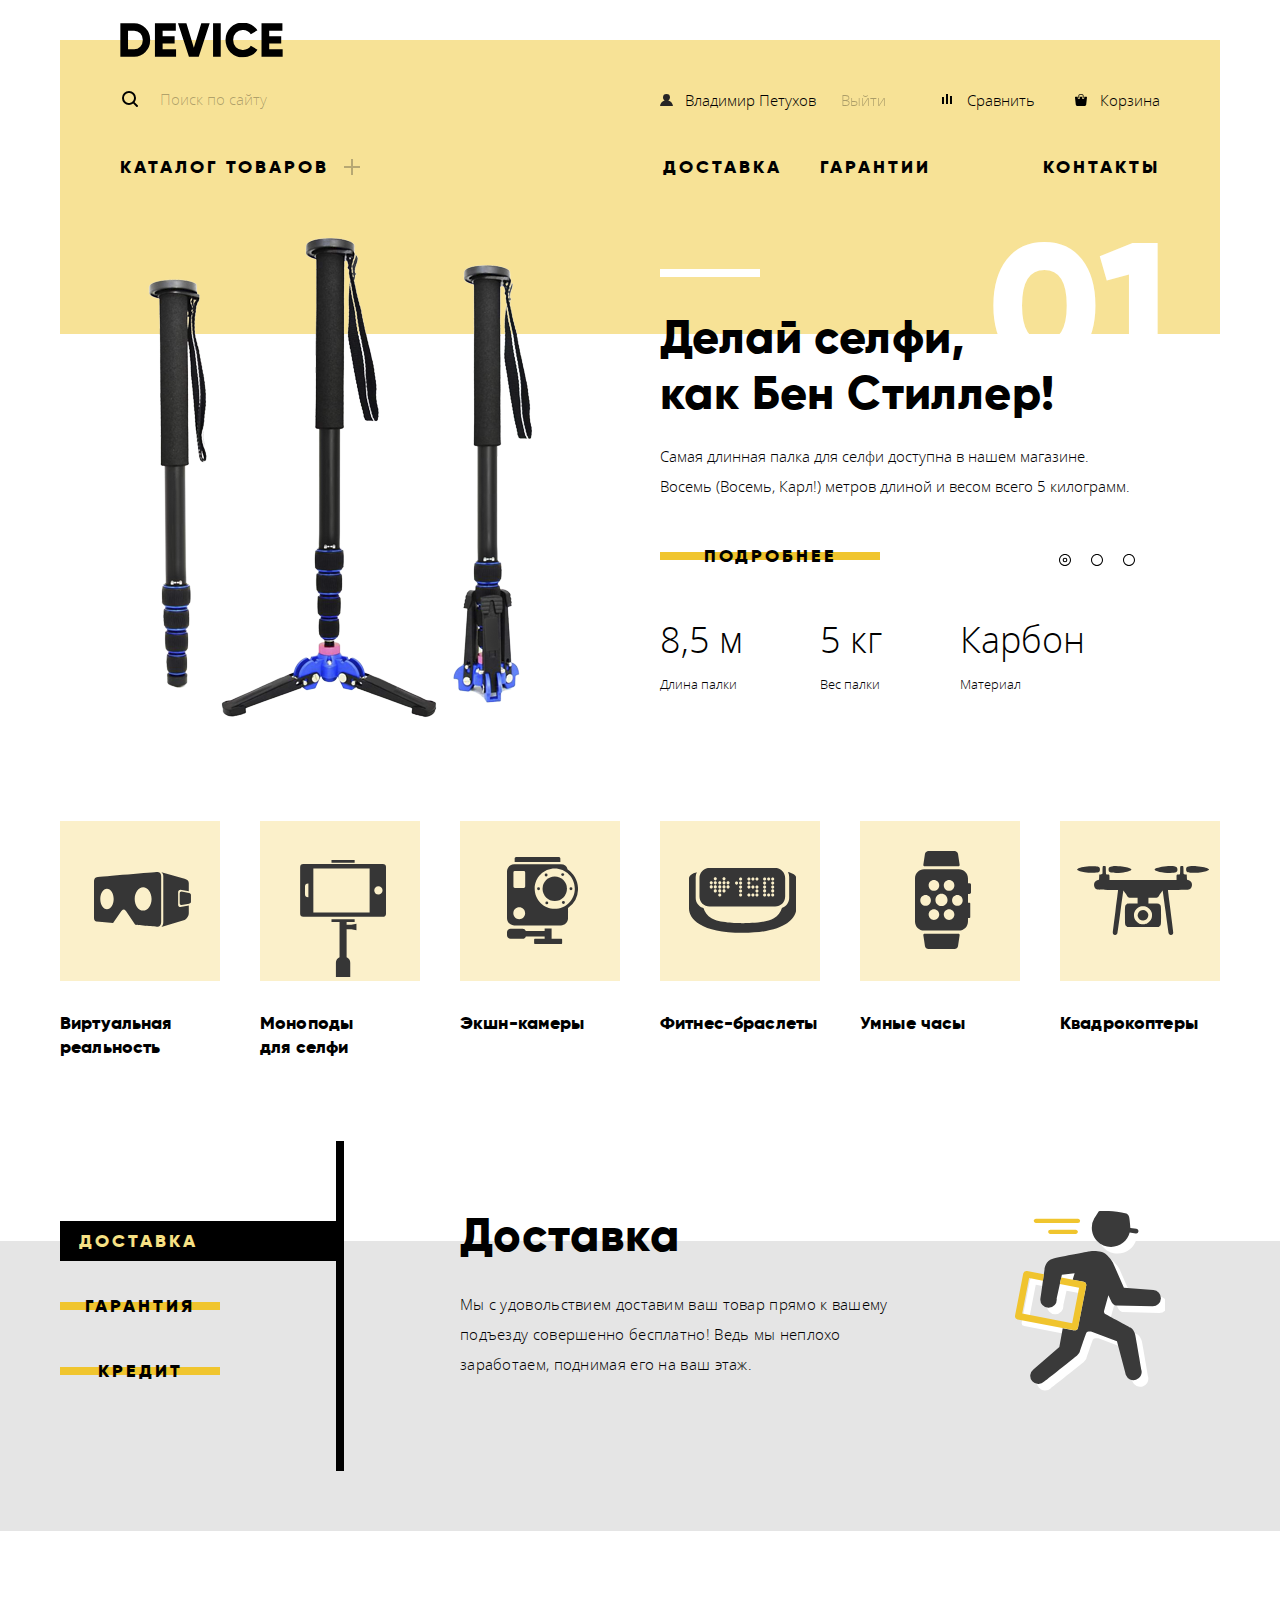
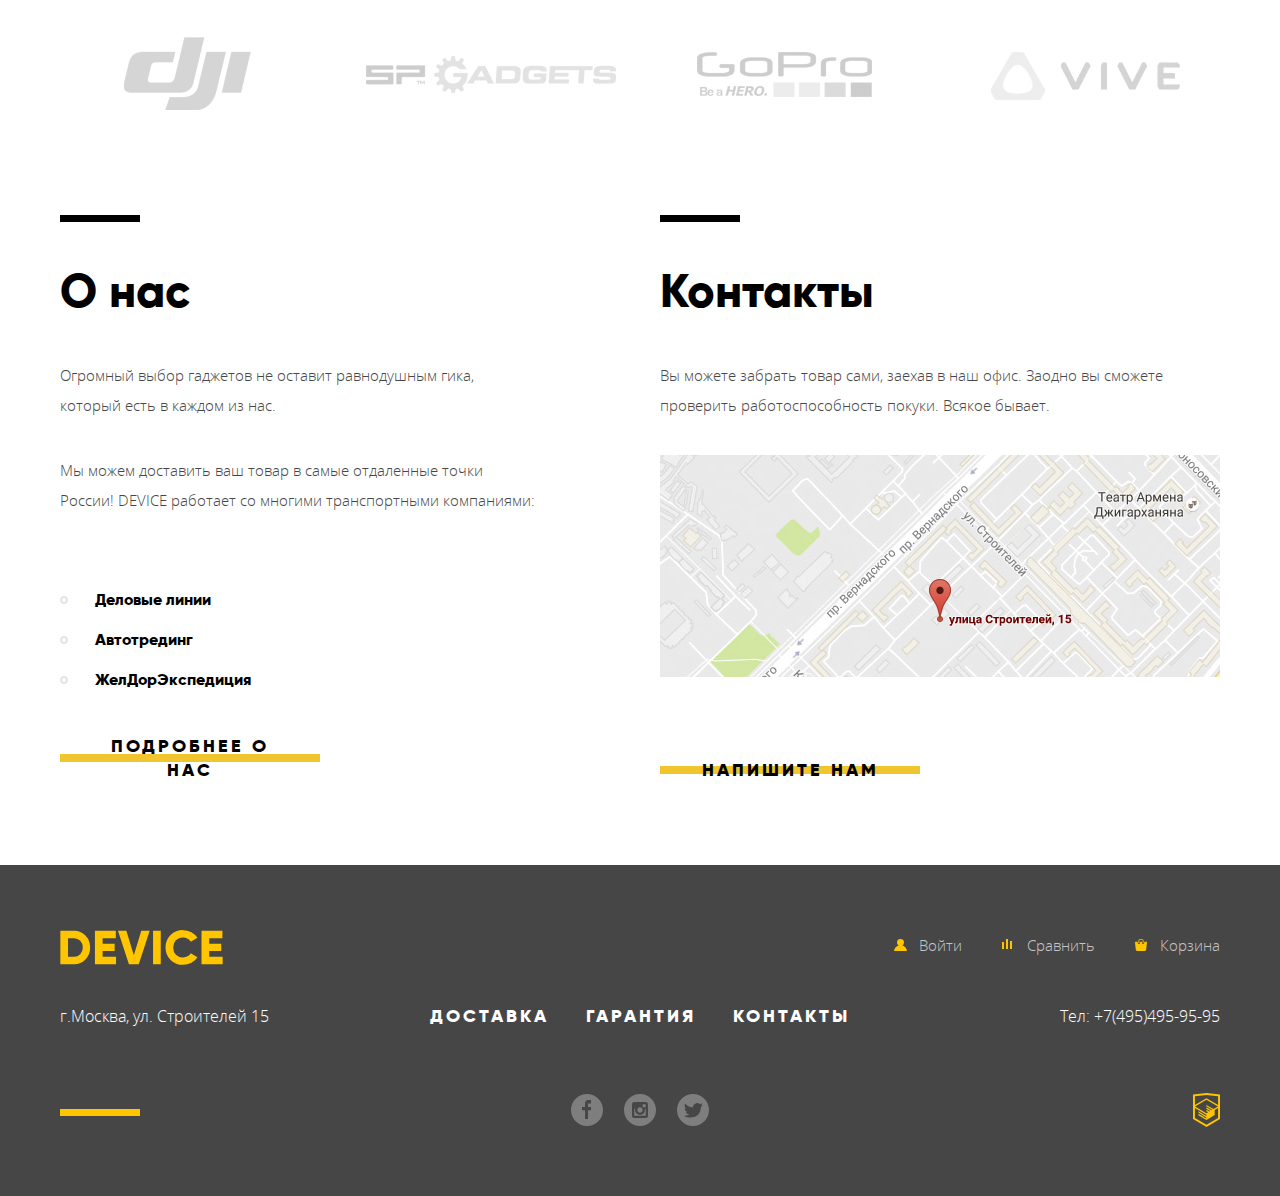
==== commit cfca4579: "еще одна попытка" ====
--- a/inner.html
+++ b/inner.html
@@ -1,3 +1,4 @@
+<!-- Отличие от index.html в ссылуке залогиненного пользователя -->
 <!DOCTYPE html>
 <html lang="ru">
 <head>
@@ -8,8 +9,7 @@
 <body>
 <header class="header">
   <div class="wrapper">
-	  <div class="header__container">
-		<div class="wrapper__inner">
+	<div class="wrapper__inner">
 		  <div class="logo header__logo"><a class="logo__link" href="index.html"><img src="img/decorative/logo-device.svg" width="163" height="35" alt="Логотип компании Device"></a></div>
 
 		  <div class="header__top">
@@ -19,9 +19,9 @@
 				<button class="search__button-search" type="submit" aria-label="Поиск по сайту">Найти</button>
 			  </form>
 			  <ul class="header__user-menu user-menu">
-			  	<li class="user-menu__item user-menu__item--signin">
+				<li class="user-menu__item user-menu__item--signin">
 		  		<a class="user-menu__link user-menu__link--signin" href="inner.html">Владимир Петухов</a><a class="user-menu__link user-menu__link--signout" href="index.html">Выйти</a></li>
-			  	<li class="user-menu__item user-menu__item--compare"><a class="user-menu__link user-menu__link--compare" href="">Сравнить</a></li>
+				<li class="user-menu__item user-menu__item--compare"><a class="user-menu__link user-menu__link--compare" href="">Сравнить</a></li>
 				<li class="user-menu__item user-menu__item--cart"><a class="user-menu__link user-menu__link--cart" href="">Корзина</a></li>
 			  </ul>		
 		  </div>
@@ -42,12 +42,13 @@
 				<li class="header-menu__item header-menu__item--contacts"><a class="header-menu__link" href="">Контакты</a></li>		
 			  </ul>
 		  </div>
-		</div>
-	  </div>
+	</div>
   </div>
 </header>
 <main>
   <section class="promo">
+  	<h1 class="visually-hidden">Интернет-магазин гаджетов Device
+  	</h1>
       <h2 class="visually-hidden">Промо-слайды</h2>
     	<div class="wrapper">
       	  <div class="promo__slider slider">
@@ -57,7 +58,7 @@
         	  <div class="slider__list">
           		<div class="slider__item" id="slide-1">
            		  <div class="slider__item-img">
-              		<img src="img/content/slider/slider-1.png" alt="Черная селфи-палака длиной 8 метров"  width="384px" height="486px">
+              		<img src="img/content/slider/slider-1.png" alt="Черная селфи-палака длиной 8 метров"  width="384" height="486">
   				  </div>
               	  <div class="slider__item-content">
                 	<h3 class="slider__item-header">Делай селфи,<br>как Бен Стиллер!</h3>
@@ -82,7 +83,7 @@
             	</div>
 			    <div class="slider__item" id="slide-2">
 			      <div class="slider__item-img">
-			        <img src="img/content/slider/slider-2.png" alt="Мотивирующие фитнес-браслеты" width="345px" height="485px">
+			        <img src="img/content/slider/slider-2.png" alt="Мотивирующие фитнес-браслеты" width="345" height="485">
 			  	  </div>
 			      <div class="slider__item-content">
 			        <h3 class="slider__item-header">Худеем<br/>правильно!</h3>
@@ -98,7 +99,7 @@
 			    </div>
 				<div class="slider__item" id="slide-3">
 			      <div class="slider__item-img">
-			        <img src="img/content/slider/slider-3.png" alt="Квадрокоптер"  width="526px" height="334px">
+			        <img src="img/content/slider/slider-3.png" alt="Квадрокоптер"  width="560" height="400">
 			  	  </div>
 			      <div class="slider__item-content">
 			        <h3 class="slider__item-header">Порхает как бабочка,<br>жалит как пчела!</h3>
@@ -125,7 +126,7 @@
           </div>
         </div>
   </section>
-  <h1 class="visually-hidden">Интернет-магазин гаджетов Device</h1>
+ 
   <section class="assortment">
 	  <h2 class="visually-hidden">Разделы каталога </h2>
 		<nav class="wrapper">
@@ -156,7 +157,7 @@
 		            <p class="banner__text">Мы с удовольствием доставим ваш товар прямо к вашему подъезду совершенно бесплатно! Ведь мы неплохо заработаем, поднимая его на ваш этаж.</p>
 		            </div>
 		          <div class="banner__img">
-		            <img src="../859969-device-24/img/decorative/delivery.svg" alt="Упрощенное изображение нашего курьера">
+		            <img src="img/decorative/delivery.svg" alt="Упрощенное изображение нашего курьера">
 		          </div>
 		      </div>
 	          <div class="banner__item" id="tab-2">
@@ -165,7 +166,7 @@
 		            <p class="banner__text">Если из-за возгорания купленного у нас товара у вас сгорит дом - не переживайте, мы выдадим вам новый. Товар, не дом, конечно же.</p>
 		            </div>
 		          <div class="banner__img">
-		            <img src="../859969-device-24/img/decorative/warranty.svg" alt="Инвентарь для ремонта">
+		            <img src="img/decorative/warranty.svg" alt="Инвентарь для ремонта">
 		          </div>	
 		      </div>
 		      <div class="banner__item" id="tab-3">
@@ -174,7 +175,7 @@
 		            <p class="banner__text">Залезть в долговую яму стало проще! Кредитные консультанты подберут для вас наиболее выгодные условия кредита. Выгодные для нашего банка, разумеется.</p>
 		            </div>
 		          <div class="banner__img">
-		            <img src="../859969-device-24/img/decorative/credit.svg" alt="Кредит осилит просящий">
+		            <img src="img/decorative/credit.svg" alt="Кредит осилит просящий">
 		          </div>	
 		      </div>
 			</div>
@@ -194,22 +195,22 @@
 		<nav class="wrapper">
 		  <ul class="clients__list">
 			<li class="clients__item">
-			  <a class="clients__link"  href="https://www.dji.com/ru">
+			  <a class="clients__link" href="https://www.dji.com/ru" target="_blank">
 				<img src="img/clients/dji_logo.png" width="260" height="100" alt="Компания DJI">
 			  </a>
 			</li>
 			<li class="clients__item">
-			  <a class="clients__link" href="www.sp-gadgets.com/">
+			  <a class="clients__link"  href="www.sp-gadgets.com/" target="_blank">
 				<img src="img/clients/spg_logo.png" width="260" height="100" alt="Компания SP Gadgets">
 			  </a>
 			</li>
 			<li class="clients__item">
-			  <a class="clients__link" href="https://gopro.com/">
+			  <a class="clients__link" href="https://gopro.com/" target="_blank">
 				<img src="img/clients/gopro_logo.png" width="260" height="100" alt="Компания GoPro">
 			  </a>
 			</li>
 			<li class="clients__item">
-			  <a class="clients__link" href="https://www.vive.com/ru/">
+			  <a class="clients__link" href="https://www.vive.com/ru/" target="_blank">
 				<img src="img/clients/vive_logo.png" width="260" height="100" alt="Компания Vive">
 			  </a>
 			</li>
@@ -223,8 +224,8 @@
 		  <div class="about__info">
 			<section class="about__column">
 			  <h3 class="about__title">О нас</h3>
-				<p class="about__text">Огромный выбор гаджетов не оставит равнодушным гика,</br> который есть в каждом из нас.</p>
-				<p class="about__text">Мы можем доставить ваш товар в самые отдаленные точки</br> России! DEVICE работает со многими транспортными компаниями:</p>
+				<p class="about__text">Огромный выбор гаджетов не оставит равнодушным гика,<br> который есть в каждом из нас.</p>
+				<p class="about__text">Мы можем доставить ваш товар в самые отдаленные точки<br> России! DEVICE работает со многими транспортными компаниями:</p>
 				<ul class="about__delivery delivery">
 				  <li class="delivery__item"><a class="delivery__link"  href="https://www.dellin.ru/">Деловые линии</a></li>
 				  <li class="delivery__item"><a class="delivery__link" href="ae5000.ru/">Автотрединг</a></li>
@@ -250,7 +251,7 @@
 		<div class="logo footer__logo"><a class="logo__link" href="index.html"><img src="img/decorative/logo-device-footer.svg" width="163" height="35" alt="Логотип компании Device"></a>
 		</div>
 		<ul class="footer__user-menu user-menu">
-		  <li class="user-menu__item user-menu__item--signin"><a class="user-menu__link user-menu__link--signin" href="inner.html">Владимир Петухов</a><a class="user-menu__link user-menu__link--signout" href="index.html">Выйти</a></li>
+		  <li class="user-menu__item user-menu__item--signin"><a class="user-menu__link user-menu__link--signin" href="inner.html">Войти</a></li>
 		  <li class="user-menu__item user-menu__item--compare"><a class="user-menu__link user-menu__link--compare" href="">Сравнить</a></li>
 		  <li class="user-menu__item user-menu__item--cart"><a class="user-menu__link user-menu__link--cart" href="">Корзина</a></li>
 		</ul>
@@ -259,7 +260,7 @@
 		<address class="footer__address">г.Москва, ул. Строителей 15</address>
 		<ul class="footer-menu">
 		  <li class="footer-menu__item">
-		    <a class="footer-menu__link" href="#">Доставка</a>
+			<a class="footer-menu__link" href="#">Доставка</a>
 	      </li>
 		  <li class="footer-menu__item">
 			<a class="footer-menu__link" href="#">Гарантия</a>
@@ -289,7 +290,7 @@
 		  </li>
 		</ul>
 		<a class="footer__copyright" href="https://htmlacademy.ru/intensive/htmlcss" aria-label="Сайт разработан HTML Academy">
-		  <img src="img/links/logo-html.svg">
+		  <img src="img/links/logo-html.svg" alt="Логотип Академии">
 		</a>
 	  </div>
    	</div>
@@ -301,7 +302,6 @@
 		<form class="feedback__form form" action="https://echo.htmlacademy.ru/" method="post">
 		  <fieldset class="form__userinfo">
 			<div class="userinfo__wrapper">
-			  <legend class="visually-hidden">Данные о пользователе</legend>
 			  <div class="form__userinfo-item">
 				<label for="username" class="form__field-title">Ваше имя:</label>
 				  <input type="text" name="username" id="username" class="form__field form__field--username" placeholder="Имя Фамилия" tabindex="0">						
@@ -326,7 +326,7 @@
 	</section>
 
 
-<script src="https://api-maps.yandex.ru/2.1/?apikey=e65a5941-ff7f-4ba8-8c4b-619608518509&lang=ru_RU" type="text/javascript">
+<script src="https://api-maps.yandex.ru/2.1/?apikey=e65a5941-ff7f-4ba8-8c4b-619608518509&lang=ru_RU">
 </script>
 
 <script src="js/device.js"></script>
--- a/css/styles.css
+++ b/css/styles.css
@@ -22,7 +22,7 @@
 	margin: 0;
 	padding: 0;
 	background-color: #ffffff;
-	font-family: GilroyExtraBold;
+	font-family: GilroyExtraBold, Helvetica, Arial, sans-serif;
 }
 
 .visually-hidden {
@@ -75,38 +75,6 @@
 }
 
 
-
-
-
-
-
-
-
-
-
-
-
-
-
-
-
-/*для кнопки*/
-
-
-
-
-
-
-
-.modal label {
-	font-size: 18px;
-	line-height: 24px;
-}
-
-
-
-
-
 /*разметка сетки*/
 
 
@@ -126,7 +94,8 @@
 	padding-right: 60px;
 }
 
-.header__container {
+
+.header .wrapper__inner {
 	background-color: rgb(247,226,150);
 	margin-top: 40px;
 
@@ -138,14 +107,8 @@
 	-webkit-transform: translateY(-50%);
 	        -ms-transform: translateY(-50%);
 	    transform: translateY(-50%);
-
-
-	/*убрал по пиксельперф*/
-	/*margin-bottom: 18px*/
-}
-
-/*одинаковое поведение в хедере и футере, 
-не стал задавать отдельно стили для эффектов на лого*/
+}
+
 .logo__link:hover,
 .logo__link:focus {
 	opacity: 0.6;
@@ -158,10 +121,7 @@
 
 
 .header__top {
-
-	/*убрал по пиксельперф*/
 	margin-bottom: 30px;
-	/*margin-bottom: 50px;*/
 	display: -webkit-box;
 	display: -ms-flexbox;
 	display: flex;
@@ -202,7 +162,6 @@
 
 .search__field {
 	width: 360px;
-	/*width: 100%;*/
 	padding-left: 40px; 
 	border: none;
 	border-bottom: 2px solid transparent;
@@ -210,7 +169,7 @@
 	background-color: transparent;
 	height: 50px;
 
-	font-family: OpenSansLight;
+	font-family: OpenSansLight, Helvetica, Arial, sans-serif;
 	font-size: 15px;
 	line-height: 30px;
 	color: #000;
@@ -221,25 +180,25 @@
 }
 
 .search__field::-webkit-input-placeholder {
-	font-family: OpenSansLight;
+	font-family: OpenSansLight, Helvetica, Arial, sans-serif;
 	font-size: 15px;
 	color: rgba(0,0,0,0.3);
 }
 
 .search__field:-ms-input-placeholder {
-	font-family: OpenSansLight;
+	font-family: OpenSansLight, Helvetica, Arial, sans-serif;
 	font-size: 15px;
 	color: rgba(0,0,0,0.3);
 }
 
 .search__field::-ms-input-placeholder {
-	font-family: OpenSansLight;
+	font-family: OpenSansLight, Helvetica, Arial, sans-serif;
 	font-size: 15px;
 	color: rgba(0,0,0,0.3);
 }
 
 .search__field::placeholder {
-	font-family: OpenSansLight;
+	font-family: OpenSansLight, Helvetica, Arial, sans-serif;
 	font-size: 15px;
 	color: rgba(0,0,0,0.3);
 }
@@ -269,8 +228,7 @@
 }
 
 .search__button-search {
-	font-family: OpenSansLight;
-/*	letter-spacing: 0;*/
+	font-family: OpenSansLight, Helvetica, Arial, sans-serif;
 	font-size: 15px;
 	line-height: 30px;
 	width: 85px;
@@ -279,8 +237,6 @@
 	-webkit-box-sizing: border-box;
 	        box-sizing: border-box;
 
-	/*padding-left: 17px;
-	padding-right: 17px;*/
 
 	border: 2px solid #000;
 	margin-left: auto;
@@ -301,7 +257,6 @@
 }
 
 
-
 /*юзер меню*/
 
 .header__user-menu {
@@ -310,15 +265,9 @@
 	display: -webkit-box;
 	display: -ms-flexbox;
 	display: flex;
-
 	-webkit-box-pack: start;
-
 	    -ms-flex-pack: start;
-
 	        justify-content: flex-start;
-	/*-webkit-box-pack: end;
-	    -ms-flex-pack: end;
-	        justify-content: flex-end;*/
 }
 
 .user-menu__item + .user-menu__item {
@@ -330,23 +279,18 @@
 }
 
 .user-menu__link {
-	font-family: OpenSansLight;
+	font-family: OpenSansLight, Helvetica, Arial, sans-serif;
 	font-size: 15px;
 	line-height: 30px;
 	position: relative;
 
-	/*уюрал по пиксперф*/
-
 	padding-left: 25px;
-	/*padding-left: 27px;*/
 }
 
 .user-menu__link--signout {
 	opacity: 0.3;
 	
 }
-
-
 
 .user-menu__link::before {
 	position: absolute;
@@ -405,13 +349,8 @@
 	display: -ms-flexbox;
 	display: flex;
 	-webkit-box-pack: start;
-
 	    -ms-flex-pack: start;
-
 	        justify-content: flex-start;
-	/*-webkit-box-pack: end;
-	    -ms-flex-pack: end;
-	        justify-content: flex-end;*/
 	position: relative;
 
 }
@@ -441,7 +380,7 @@
 }
 
 .header-menu__link {
-	font-family: GilroyExtraBold;
+	font-family: GilroyExtraBold, Helvetica, Arial, sans-serif;
 	color: #000000;
 	font-size: 18px;
 	line-height: 24px;
@@ -527,7 +466,7 @@
 
 .dropdown__link  {
 	text-transform: none;
-	font-family: OpenSansLight;
+	font-family: OpenSansLight, Helvetica, Arial, sans-serif;
 	font-size: 15px;
 	line-height: 36px;
 	color: #000000;
@@ -575,9 +514,9 @@
 	    -ms-flex-pack: justify;
 	        justify-content: space-between;
 	padding-right: 60px;
-	background: -webkit-linear-gradient(top, rgb(247,226,150) 0%, rgb(247,226,150) 111px,#fff 111px,#fff 100%);
-	background: -o-linear-gradient(top, rgb(247,226,150) 0%, rgb(247,226,150) 111px,#fff 111px,#fff 100%);
-	background: linear-gradient(to bottom, rgb(247,226,150) 0%, rgb(247,226,150) 111px,#fff 111px,#fff 100%);
+	background: -webkit-linear-gradient(top, rgb(247,226,150) 0%, rgb(247,226,150) 100px,#fff 100px,#fff 100%);
+	background: -o-linear-gradient(top, rgb(247,226,150) 0%, rgb(247,226,150) 100px,#fff 100px,#fff 100%);
+	background: linear-gradient(to bottom, rgb(247,226,150) 0%, rgb(247,226,150) 100px,#fff 100px,#fff 100%);
 	position: absolute;
 	opacity: 0;
 	visibility: hidden;
@@ -594,6 +533,7 @@
 
 .slider__item-img [alt="Квадрокоптер"] {
 	padding-top: 60px;
+	padding-left: 35px;
 }
 
 .slider__item-content {
@@ -611,12 +551,8 @@
 .slider__item-header {
 	font-size: 47px;
 	line-height: 56px;
-	/*убрал по пиксельперф*/
-	letter-spacing: 0.5px;
-	/*letter-spacing: -1px;*/
-	/*убрал по пиксельперф*/
+	letter-spacing: 0.4px;
 	margin-bottom: 20px;
-	/*margin-bottom: 31px;*/
     position: relative;
     z-index: 1;
 }
@@ -635,23 +571,18 @@
     position: absolute;
 	font-size: 179px;
 	color: rgb(255,255,255);
-	/*убрал по пиксперф*/
 	right: -10px;
 	top: -30px;
-	/*right: 0;
-	top: -20px;*/
     z-index: -1;
     counter-increment: slides;
     content: "0" counter(slides);
 }
 
 .slider__item-text {
-	font-family: OpenSansLight;
+	font-family: OpenSansLight, Helvetica, Arial, sans-serif;
 	font-size: 15px;
 	line-height: 30px;
-	/*убрал по пиксельперф*/
 	margin-bottom: 35px;
-    /*margin-bottom: 40px;*/
 }
 
 .slider__item-btn{
@@ -660,7 +591,7 @@
 }
 
 .slider__item-table {
-	font-family: OpenSansLight;
+	font-family: OpenSansLight, Helvetica, Arial, sans-serif;
 	letter-spacing: 0;
 	display: -webkit-box;
 	display: -ms-flexbox;
@@ -693,17 +624,13 @@
 .table__value {
 	font-size: 36px;
 	line-height: 48px;
-	/*убрал по пиксельперф*/
 	margin-bottom: 10px;
 }
 
 .slider__controls{
     position: absolute;
-    /*убрал по пиксельперф*/
     right: 85px;
     bottom: 160px;
-  /*  right: 80px;
-    bottom: 140px;*/
     display: -webkit-box;
     display: -ms-flexbox;
     display: flex;
@@ -715,6 +642,8 @@
 	height: 12px;
   	background-image: url(../img/interface/slider-button-empty.svg);
   	background-repeat: no-repeat;
+
+  	cursor: pointer;
 }
 
 .slider__controls-item + .slider__controls-item{
@@ -737,12 +666,10 @@
 
 
 
-
-
 /*Секция ассортимент*/
 
 .assortment {
-	margin-bottom: 84px;
+	margin-bottom: 80px;
 }
 
 .assortment__list {
@@ -761,7 +688,7 @@
 
 .assortment__link {
 	display: block;
-	font-family: GilroyExtraBold;
+	font-family: GilroyExtraBold, Helvetica, Arial, sans-serif;
 	font-size: 18px;
 	line-height: 24px;
 	letter-spacing: 0.15px;
@@ -821,7 +748,7 @@
 
 .assortment__link:hover::before,
 .assortment__link:focus::before {
-	background-color: rgba(247,226,150,1);
+	background-color: rgb(240,197,46);
 }
 
 .assortment__link:active::after {
@@ -875,9 +802,6 @@
  	transition: all ease-in-out 0.5s;
 }
 
-
-
-
 .banner__title {
 	font-size: 47px;
 	line-height: 48px;
@@ -887,7 +811,7 @@
 }
 
 .banner__text {
-	font-family: OpenSansLight;
+	font-family: OpenSansLight, Helvetica, Arial, sans-serif;
 	font-size: 15px;
 	line-height: 30px;
 	letter-spacing: 0.3px;
@@ -921,13 +845,28 @@
 
 .banner__controls {
 	position: absolute;
-	left: 0;
-	/*убрал по пиксельперф*/
-	/*top: 10px;*/
-	width: 284px;
-	border-right: 8px solid #000;
-	padding-top: 70px;
-	padding-bottom: 40px;
+    left: 0;
+    top: 0px;
+    width: 284px;
+    border-right: 8px solid #000;
+    padding-top: 70px;
+    padding-bottom: 80px;
+
+
+    display: -webkit-box;
+
+
+    display: -ms-flexbox;
+
+
+    display: flex;
+    -webkit-box-orient: vertical;
+    -webkit-box-direction: normal;
+        -ms-flex-direction: column;
+            flex-direction: column;
+    -webkit-box-pack: justify;
+        -ms-flex-pack: justify;
+            justify-content: space-between;
 }
 
 .banner__control-item {
@@ -935,37 +874,52 @@
 	width: 160px;
 }
 
+.banner__control-item:first-child {
+	margin-top: 10px;
+}
 
 .banner__control-item + .banner__control-item {
-	margin-top: 12px;
-}
-
-
+	margin-top: 25px;
+}
 
 #banner-1:checked ~ .banner__controls [for="banner-1"],
 #banner-2:checked ~ .banner__controls [for="banner-2"],
 #banner-3:checked ~ .banner__controls [for="banner-3"] {
 	color: #f7e184;
 	width: 100%;
-
 }
 
 #banner-1:checked ~ .banner__controls [for="banner-1"]:after,
 #banner-2:checked ~ .banner__controls [for="banner-2"]:after,
 #banner-3:checked ~ .banner__controls [for="banner-3"]:after {
 	background-color: black;
-	height: 100%;
-
-}
-
+	height: 40px;
+}
+
+#banner-1:checked ~ .banner__controls [for="banner-1"] {
+	padding-left: 19px;
+	text-align: left;
+}
+
+#banner-2:checked ~ .banner__controls [for="banner-2"] {
+	padding-left: 29px;
+	text-align: left;
+}
+
+#banner-3:checked ~ .banner__controls [for="banner-3"] {
+	padding-left: 42px;
+	text-align: left;
+}
 
 
 /*Блок клиенты*/
+.clients {
+	margin-bottom: 90px;
+}
+
 .clients__list {
 	height: 100px;
-	/*убрал по пиксельперф*/
-	margin-bottom: 85px;
-	/*margin-bottom: 93px;*/
+	
 
 	display: -webkit-box;
 
@@ -991,7 +945,6 @@
 }
 
 
-
 /*блок о компании*/
 
 .about {
@@ -1002,24 +955,17 @@
 	display: -webkit-box;
 	display: -ms-flexbox;
 	display: flex;
-/*	убрал по пиксельперф*/
-	/*margin: 0 20px;*/
-	/*убрал по пиксельперф*/
 	-webkit-box-pack: justify;
 	    -ms-flex-pack: justify;
 	        justify-content: space-between;
 }
 
 .about__title {
-	font-family: GilroyExtraBold;
+	font-family: GilroyExtraBold, Helvetica, Arial, sans-serif;
 	font-size: 47px;
 	line-height: 48px;
 	color: rgb(0,0,0);
-
-	/*убрал по пиксельперф*/
 	margin-bottom: 45px;
-
-	/*margin-bottom: 50px;*/
 }
 
 .about__title::before {
@@ -1033,7 +979,7 @@
 }
 
 .about__text {
-	font-family: OpenSansLight;
+	font-family: OpenSansLight, Helvetica, Arial, sans-serif;
 	font-size: 15px;
 	line-height: 30px;
 	color: #464646;
@@ -1041,14 +987,21 @@
 	margin-bottom: 35px;
 }
 
+
 .about__column {
 	width: 560px;
 	min-height: 575px;
-	position: relative;
+	display: -webkit-box;
+	display: -ms-flexbox;
+	display: flex;
+	-webkit-box-orient: vertical;
+	-webkit-box-direction: normal;
+	    -ms-flex-direction: column;
+	        flex-direction: column;
 }
 
 .about__delivery {
-	margin-top: 60px;
+	margin-top: 30px;
 }
 
 .delivery__link {
@@ -1067,8 +1020,6 @@
 	height: 4px;
 	border: 2px solid #e5e5e5;
 	border-radius: 50% 50%;
-
-	opacity: 0.3;
 	left: 0;
 	top: 50%;
 	-webkit-transform: translateY(-50%);
@@ -1086,11 +1037,8 @@
 }
 
 .about__btn {
-	/*вынужден использовать !important для того, чтобы спозиционировать кнопку, для которой прописаны общие стили,
-	в самом низу блока только для данного раздела, в других разделах она должна оставаться в потоке*/
-	position: absolute !important;
-	bottom: 0;
 	width: 260px;
+	margin-top: auto;
 }
 
 /*Блок футер*/
@@ -1099,9 +1047,7 @@
 }
 
 .footer__container {
-/*	убрал по пиксельперф*/
 	padding: 65px 0px;
-	/*padding: 65px 20px;*/
 }
 
 
@@ -1113,10 +1059,7 @@
 	-webkit-box-pack: justify;
 	    -ms-flex-pack: justify;
 	        justify-content: space-between;
-
-/*	убрал по пиксельперф*/
 	margin-bottom: 35px;
-	/*margin-bottom: 40px;*/
 }
 
 .footer__logo {
@@ -1124,7 +1067,6 @@
 }
 
 .footer__user-menu {
-	/*width: 360px;*/
 	display: -webkit-box;
 	display: -ms-flexbox;
 	display: flex;
@@ -1133,7 +1075,6 @@
 	        justify-content: flex-end;
 }
 
-
 .footer__user-menu .user-menu__link {
 	color: rgba(255, 255, 255, 0.7);
 }
@@ -1166,7 +1107,6 @@
 .footer__user-menu .user-menu__link:active::before {
 	opacity: 0.3;
 }
-
 
 
 /*средний подблок футера с меню*/
@@ -1180,28 +1120,20 @@
 	-webkit-box-align: center;
 	    -ms-flex-align: center;
 	        align-items: center;
-/*	убрал по пиксельперф*/
 	margin-bottom: 65px;
-	/*margin-bottom: 70px;*/
 }
 
 .footer__address {
 	font-style: normal;
-	font-family: OpenSansLight;
+	font-family: OpenSansLight, Helvetica, Arial, sans-serif;
 	color: #ffffff;
-
 	width: 210px;
 }
 
 .footer-menu {
-/*	убрал по пиксельперф*/
 	width: 420px;
-	/*width: 440px;*/
-
-	display: -webkit-box;
-
-	display: -ms-flexbox;
-
+	display: -webkit-box;
+	display: -ms-flexbox;
 	display: flex;
 	-webkit-box-pack: justify;
 	    -ms-flex-pack: justify;
@@ -1210,7 +1142,7 @@
 
 .footer-menu__link {
 	color: #ffffff;
-	font-family: GilroyExtraBold;
+	font-family: GilroyExtraBold, Helvetica, Arial, sans-serif;
 	font-size: 18px;
 	line-height: 24px;
 	text-transform: uppercase;
@@ -1228,7 +1160,7 @@
 
 .footer__tel {
 	font-style: normal;
-	font-family: OpenSansLight;
+	font-family: OpenSansLight, Helvetica, Arial, sans-serif;
 	color: #ffffff;
 
 	width: 210px;
@@ -1265,7 +1197,6 @@
 	    justify-content: space-around;
 }
 
-
 .footer__copyright {
 	width: 80px;
 	text-align: right;
@@ -1284,7 +1215,6 @@
 	opacity: 0.6;
 }
 
-
 .footer__copyright:hover,
 .footer__copyright:focus {
 	opacity: 0.6;
@@ -1296,18 +1226,11 @@
 
 
 
-
-
-
 /*для страницы моноподс*/
 
 .page-title {
-	/*убрал по пиксперф*/
 	margin-top: 30px;
-	/*margin-top: 44px;*/
 	margin-bottom: 25px;
-	/*margin-bottom: 44px;*/
-	/*добавил*/
 	letter-spacing: 0.5px;
 
 }
@@ -1315,21 +1238,15 @@
 /*Хлебные крошки*/
 
 .breadcrumbs {
-	/*убрал по пиксперф*/
 	margin-bottom: 45px;
-	/*margin-bottom: 50px;*/
 }
 
 /*разметка декоративные элементы для хлебных крошек*/
 
 .breadcrumbs__item {
 	display: inline-block;
-	/*убрал по пиксперф*/
 	padding-right: 30px;
-	/*padding-right: 18px;*/
 	position: relative;
-
-	/*добавил*/
 	padding-left: 10px;
 }
 
@@ -1342,9 +1259,7 @@
 	content: "";
 	width: 4px;
 	height: 7px;
-	/*убрал по пиксперф*/
 	right: 5px;
-	/*right: 8px;*/
 	top: 50%;
 	-webkit-transform: translateY(-50%);
 	        -ms-transform: translateY(-50%);
@@ -1357,7 +1272,7 @@
 
 .breadcrumbs__link,
 .breadcrumbs__current {
-	font-family: OpenSansLight;
+	font-family: OpenSansLight, Helvetica, Arial, sans-serif;
 	font-size: 14px;
 	line-height: 24px;
 
@@ -1377,9 +1292,7 @@
 /*Блок каталога*/
 
 .container {
-	display: -webkit-box;
-	display: -ms-flexbox;
-	display: flex;
+	
 }
 
 .catalog__top {
@@ -1389,6 +1302,13 @@
 	background: -o-linear-gradient(left, #d9d9d9 0%,#d9d9d9 50%,#ebebeb 50%,#ebebeb 100%);
 	background: linear-gradient(to right, #d9d9d9 0%,#d9d9d9 50%,#ebebeb 50%,#ebebeb 100%);
 }
+
+.catalog__top .wrapper {
+	display: -webkit-box;
+	display: -ms-flexbox;
+	display: flex;
+}
+
 
 .catalog__top-left {
 	-webkit-box-sizing: border-box;
@@ -1449,7 +1369,6 @@
 	width: 320px;
 }
 
-
 .criterion__name {
 	margin-right: 32px;
 }
@@ -1457,7 +1376,6 @@
 .criterion__name:last-child {
 	margin-right: 0;
 }
-
 
 .sorting__direction {
 	margin-left: auto;
@@ -1485,7 +1403,7 @@
 }
 
 .criterion__name {
-	font-family: OpenSansLight;
+	font-family: OpenSansLight, Helvetica, Arial, sans-serif;
 	font-size: 14px;
 	line-height: 18px; 
 	opacity: 0.3;
@@ -1501,20 +1419,15 @@
 	opacity: 1;
 }
 
-
 .filter__color-list,
 .filter__bluetooth-list {
-	font-family: OpenSansLight;
+	font-family: OpenSansLight, Helvetica, Arial, sans-serif;
 	font-size: 14px;
 	line-height: 40px;
 }
 
 
-
-
-
 /*описываю чекбоксы*/
-
 
 .filter__fieldset {
 	margin-bottom: 35px;
@@ -1553,18 +1466,19 @@
 	opacity: 0.3;
 }
 
+.filter__input:disabled + .filter__label {
+	pointer-events: none;
+}
+
 .filter__input:active + .filter__label,
 .filter__input:active + .filter__label::before {
 	opacity: 1;
 }
 
-
 .filter__input--checkbox:checked + .checkbox__label::before,
 .filter__input--checkbox:active + .checkbox__label::before  {
 	background-image: url(../img/interface/checkbox-on.svg);
 }
-
-
 
 .radio__label {
 	position: relative;
@@ -1593,11 +1507,10 @@
 }
 
 
-
 /*ползунки стоимости*/
 .range__price {
 	display: inline-block;
-	font-family: OpenSansLight;
+	font-family: OpenSansLight, Helvetica, Arial, sans-serif;
 	font-size: 14px;
 	line-height: 24px;
 	color: rgba(0, 0, 0, 0.2);
@@ -1606,7 +1519,7 @@
 }
 
 .price__value {
-	font-family: OpenSansLight;
+	font-family: OpenSansLight, Helvetica, Arial, sans-serif;
 	font-size: 14px;
 	line-height: 24px;
 	color: rgba(0, 0, 0, 0.2);
@@ -1619,11 +1532,8 @@
 
 .range__scale {
 	position: relative;
-
   	height: 2px;
-
   	background-color: rgb(219,219,219);
-
   	margin-bottom: 10px;
 }
 
@@ -1672,6 +1582,12 @@
 	background: linear-gradient(to right, #eee 0%,#eee 50%,#fff 50%,#fff 100%);
 }
 
+.catalog__main .wrapper {
+	display: -webkit-box;
+	display: -ms-flexbox;
+	display: flex;
+}
+
 .catalog__filter {
 	padding: 70px;
 	padding-left: 60px;
@@ -1684,40 +1600,22 @@
 
 .filter__legend {
 	display: block;
-	/*по пиксперф*/
 	padding-top: 10px;
-	/*padding-top: 20px;*/
 	border-top: 2px solid #000000;
 	width: 200px;
-	/*Добавляю по пиесперф*/
 	margin-bottom: 25px;
 }
 
 
-
-
-
-
-
-
-
-
-
-
+/*блок с товарами*/
 .catalog__showcase {
 	background-color: #fff;
 	width: 830px;
 	-webkit-box-ordinal-group: 2;
 	    -ms-flex-order: 1;
 	        order: 1;
-
-
-	display: -webkit-box;
-
-
-	display: -ms-flexbox;
-
-
+	display: -webkit-box;
+	display: -ms-flexbox;
 	display: flex;
 	-webkit-box-orient: vertical;
 	-webkit-box-direction: normal;
@@ -1732,14 +1630,9 @@
 	margin-left: auto;
 	width: 760px;
 	margin-bottom: 40px;
-
-	/*добавляю*/
 	padding-top: 70px;
-
-	display: -webkit-box;
-
-	display: -ms-flexbox;
-
+	display: -webkit-box;
+	display: -ms-flexbox;
 	display: flex;
 	-webkit-box-pack: justify;
 	    -ms-flex-pack: justify;
@@ -1753,18 +1646,13 @@
 .catalog__item {
 	width: 360px;
 	height: 460px;
-	/*удаляю*/
-	/*margin-top: 70px;*/
-	/*добавляю*/
 	margin-bottom: 50px;
 	position: relative;
 }
 
 
 .catalog__item-image {
-	/*изменяю по пиксперф*/
 	margin-bottom: 30px;
-	/*margin-bottom: 40px;*/
 	width: 360px;
 	height: 380px;
 }
@@ -1781,7 +1669,7 @@
 	border-radius: 50%;
 	background-color: transparent;
 
-	font-family: GilroyExtraBold;
+	font-family: GilroyExtraBold, Helvetica, Arial, sans-serif;
 	color: rgb(190,190,190);
 	font-size: 14px;
 	line-height: 24px;
@@ -1791,15 +1679,14 @@
 	padding-bottom: 20px;
 }
 
-
-.catalog__item-image--hovered {
+.catalog__item-action {
 	display: none;
 
 	position: absolute;
-	top: 0;
+	top: -20px;
 	left: 0;
-	width: 360px;
-	height: 380px;
+	width: 100%;
+	height: 100%;
 	-webkit-box-align: center;
 	    -ms-flex-align: center;
 	        align-items: center;
@@ -1809,25 +1696,12 @@
 	    align-content: center;
 }
 
-/*.catalog__item-image--hovered::after {
-	position: absolute;
-	top: 0;
-	left: 0;
-	width: 360px;
-	height: 380px;
-	background-color: red;
-}
-*/
-
-
 .catalog__item-campare {
-	font-family: OpenSansLight;
+	font-family: OpenSansLight, Helvetica, Arial, sans-serif;
 	font-size: 13px;
 	line-height: 36px;
 	width: 100%;
 	opacity: 0.5;
-
-
 	outline: none;
 }
 
@@ -1847,13 +1721,13 @@
 	    transform: translateX(-50%);
 }
 
-.catalog__item:hover .catalog__item-image--hovered {
-	display: -webkit-box;
-	display: -ms-flexbox;
-	display: flex;
-}
-
-.catalog__item:hover .catalog__item-image {
+.catalog__item:hover .catalog__item-action {
+	display: -webkit-box;
+	display: -ms-flexbox;
+	display: flex;
+}
+
+.catalog__item:hover .catalog__item-photo {
 	opacity: 0.7;
 }
 
@@ -1880,7 +1754,7 @@
 }
 
 .catalog__item-price {
-	font-family: OpenSansLight;
+	font-family: OpenSansLight, Helvetica, Arial, sans-serif;
 	font-size: 16px;
 	line-height: 24px;
 }
@@ -1895,12 +1769,9 @@
 	height: 70px;
 	background-color: rgb(235, 235, 235);
 
-
-	display: -webkit-box;
-
-
-	display: -ms-flexbox;
-
+	display: -webkit-box;
+
+	display: -ms-flexbox;
 
 	display: flex;
 	-webkit-box-pack: justify;
@@ -1934,7 +1805,8 @@
 	display: block;
 	text-align: center;
 }
-.pagination__link--number {
+
+.pagination__link {
 	padding-left: 10px;
 	padding-right: 10px;
 }
@@ -1946,7 +1818,7 @@
 
 .pagination__link--nav:hover,
 .pagination__link--nav:focus {
-	background-color: #d9d9d9
+	background-color: #d9d9d9;
 }
 
 .pagination__link--nav:active {
@@ -1954,21 +1826,15 @@
 	color: rgba(0, 0, 0, 0.3);
 }
 
-.pagination__link--number:hover,
-.pagination__link--number:focus {
+.pagination__link:hover,
+.pagination__link:focus {
 	color: rgba(0, 0, 0, 0.6);
 }
 
-.pagination__link--number:active,
+.pagination__link:active,
 .pagination__link--current {
 	color: #000;
 }
-
-
-
-
-
-
 
 
 
@@ -1986,9 +1852,7 @@
 }
 
 .btn {
-	display: block;
-
-	font-family: GilroyExtraBold;
+	font-family: GilroyExtraBold, Helvetica, Arial, sans-serif;
 	text-transform: uppercase;
 	font-size: 18px;
 	line-height: 24px;
@@ -1997,8 +1861,11 @@
 	text-align: center;
 
 	
-	padding-top: 14px;
-	padding-bottom: 14px;
+	padding-top: 8px;
+	padding-bottom: 8px;
+	padding-left: 25px;
+	padding-right: 25px;
+
 
 	position: relative;
 	z-index: 0;
@@ -2041,7 +1908,7 @@
 
 
 
-
+/*блок с модалками*/
 .modal {
 	z-index: 5;
 	-webkit-box-shadow: 0 0 30px rgba(0,0,0,0.5);
@@ -2125,7 +1992,10 @@
 	margin-bottom: 35px;
 }
 
-
+.modal label {
+	font-size: 18px;
+	line-height: 24px;
+}
 
 .form__field-title {
 	display: block;
@@ -2139,7 +2009,7 @@
 	height: 50px;
 	background-color: rgba(4, 6, 6, 0.2);
 	color: rgba(70, 70, 70, 0.4);
-	font-family: OpenSansLight;
+	font-family: OpenSansLight, Helvetica, Arial, sans-serif;
 	font-size: 14px;
 	line-height: 18px;
 	padding-left: 20px;
@@ -2368,4 +2238,4 @@
     -webkit-transform: translateX(5px);
             transform: translateX(5px);
   }
-}}+}
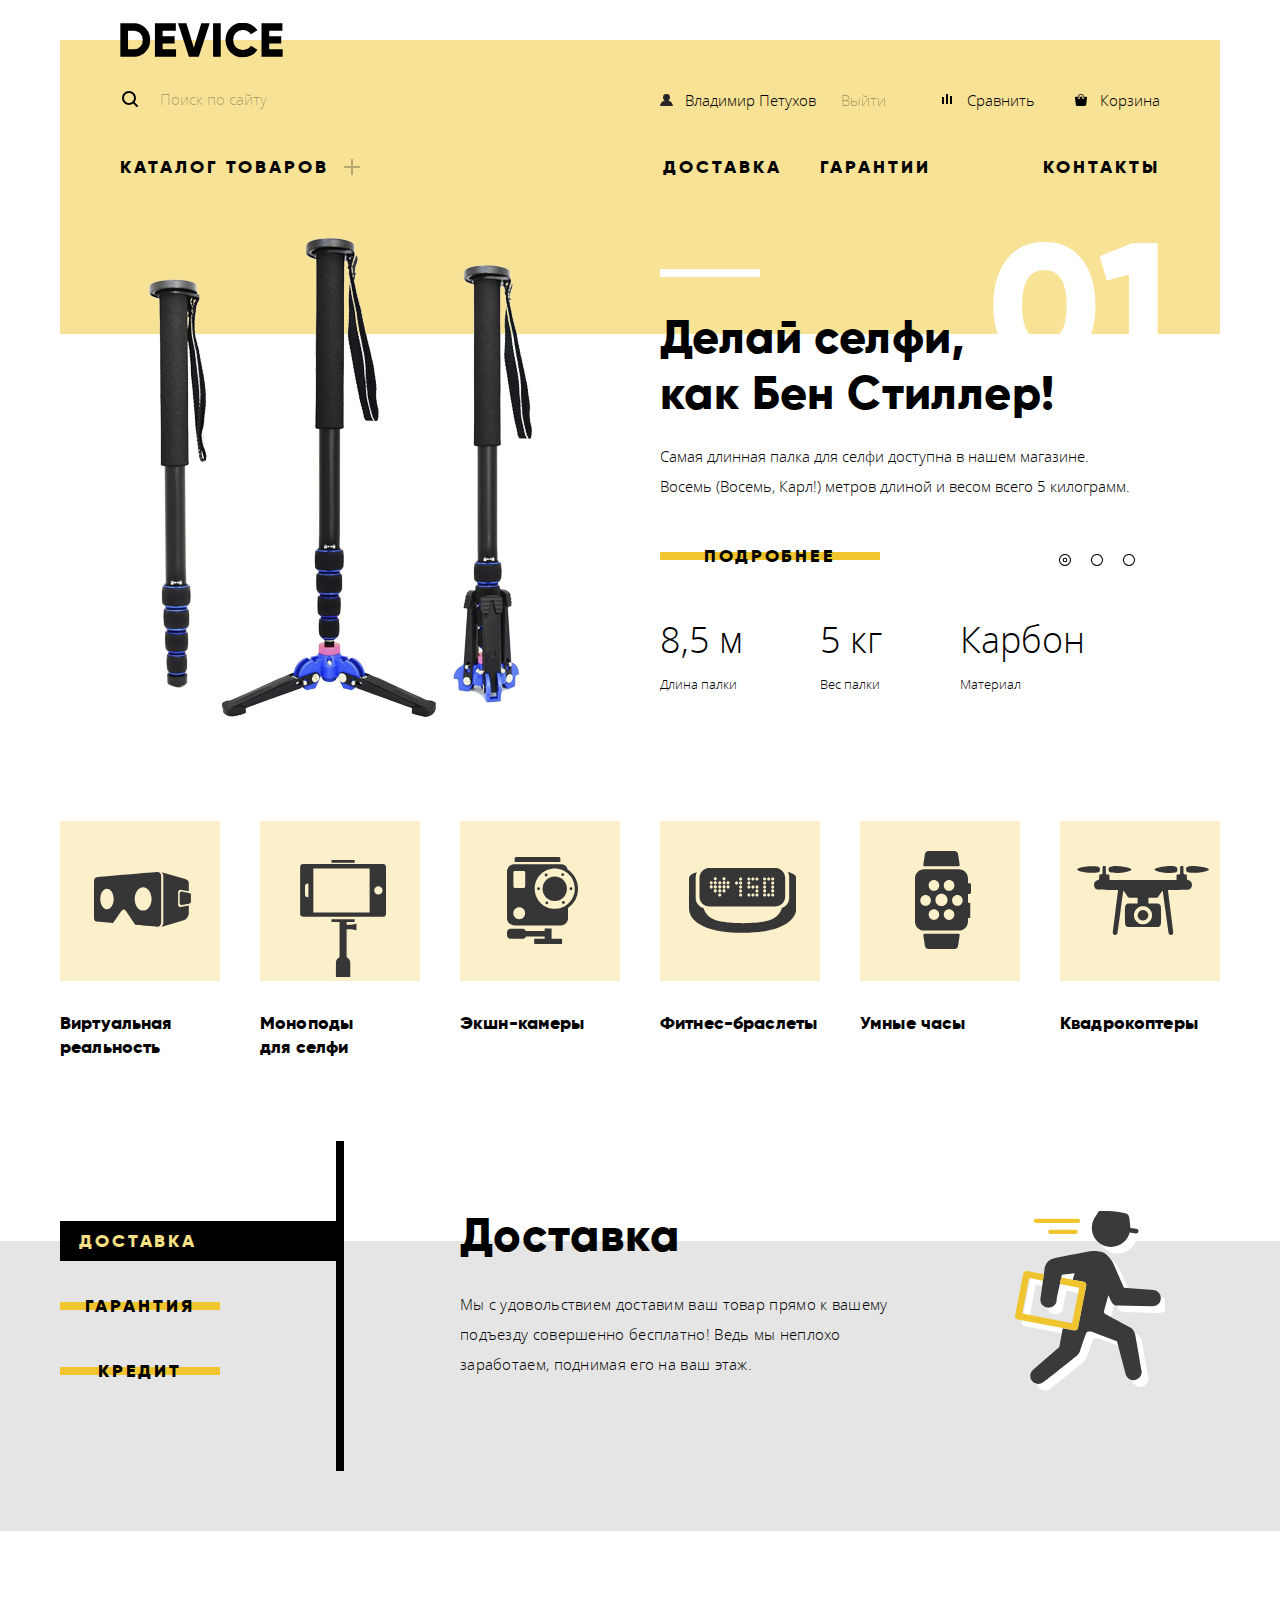
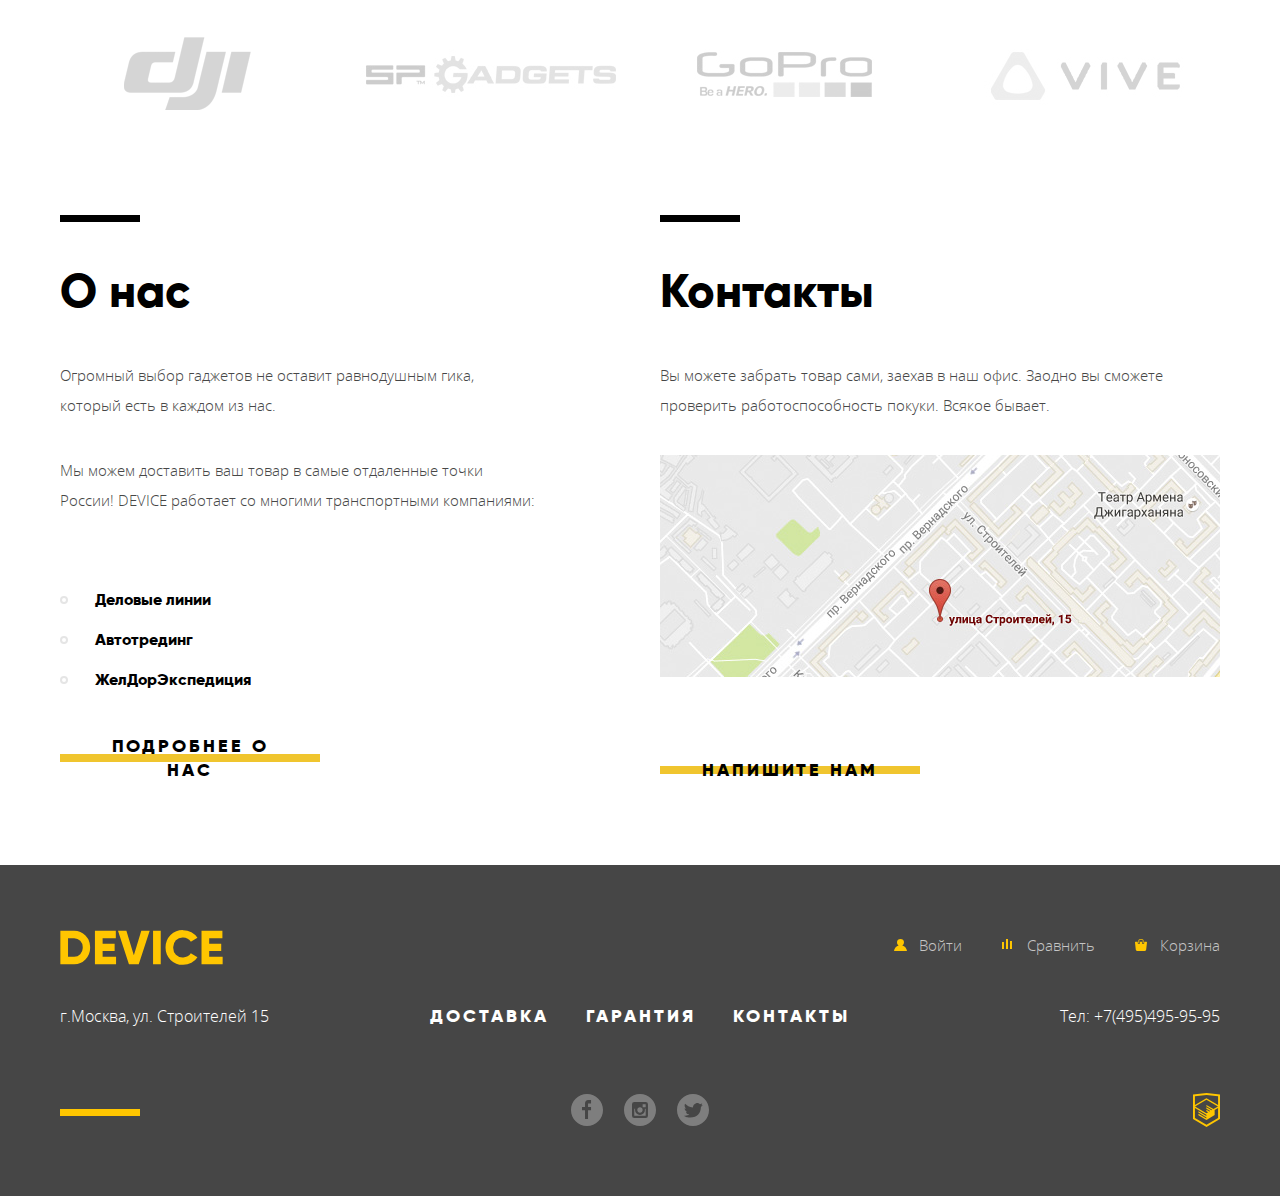
==== commit 1be9bc43: "для проверки" ====
--- a/inner.html
+++ b/inner.html
@@ -1,4 +1,4 @@
-<!-- Отличие от index.html в ссылуке залогиненного пользователя -->
+<!-- Отличие от index.html в ссылке залогиненного пользователя -->
 <!DOCTYPE html>
 <html lang="ru">
 <head>
--- a/css/styles.css
+++ b/css/styles.css
@@ -1856,7 +1856,7 @@
 	text-transform: uppercase;
 	font-size: 18px;
 	line-height: 24px;
-	letter-spacing: 3px;
+	letter-spacing: 2.9px;
 	color: rgb(0, 0, 0);
 	text-align: center;
 
